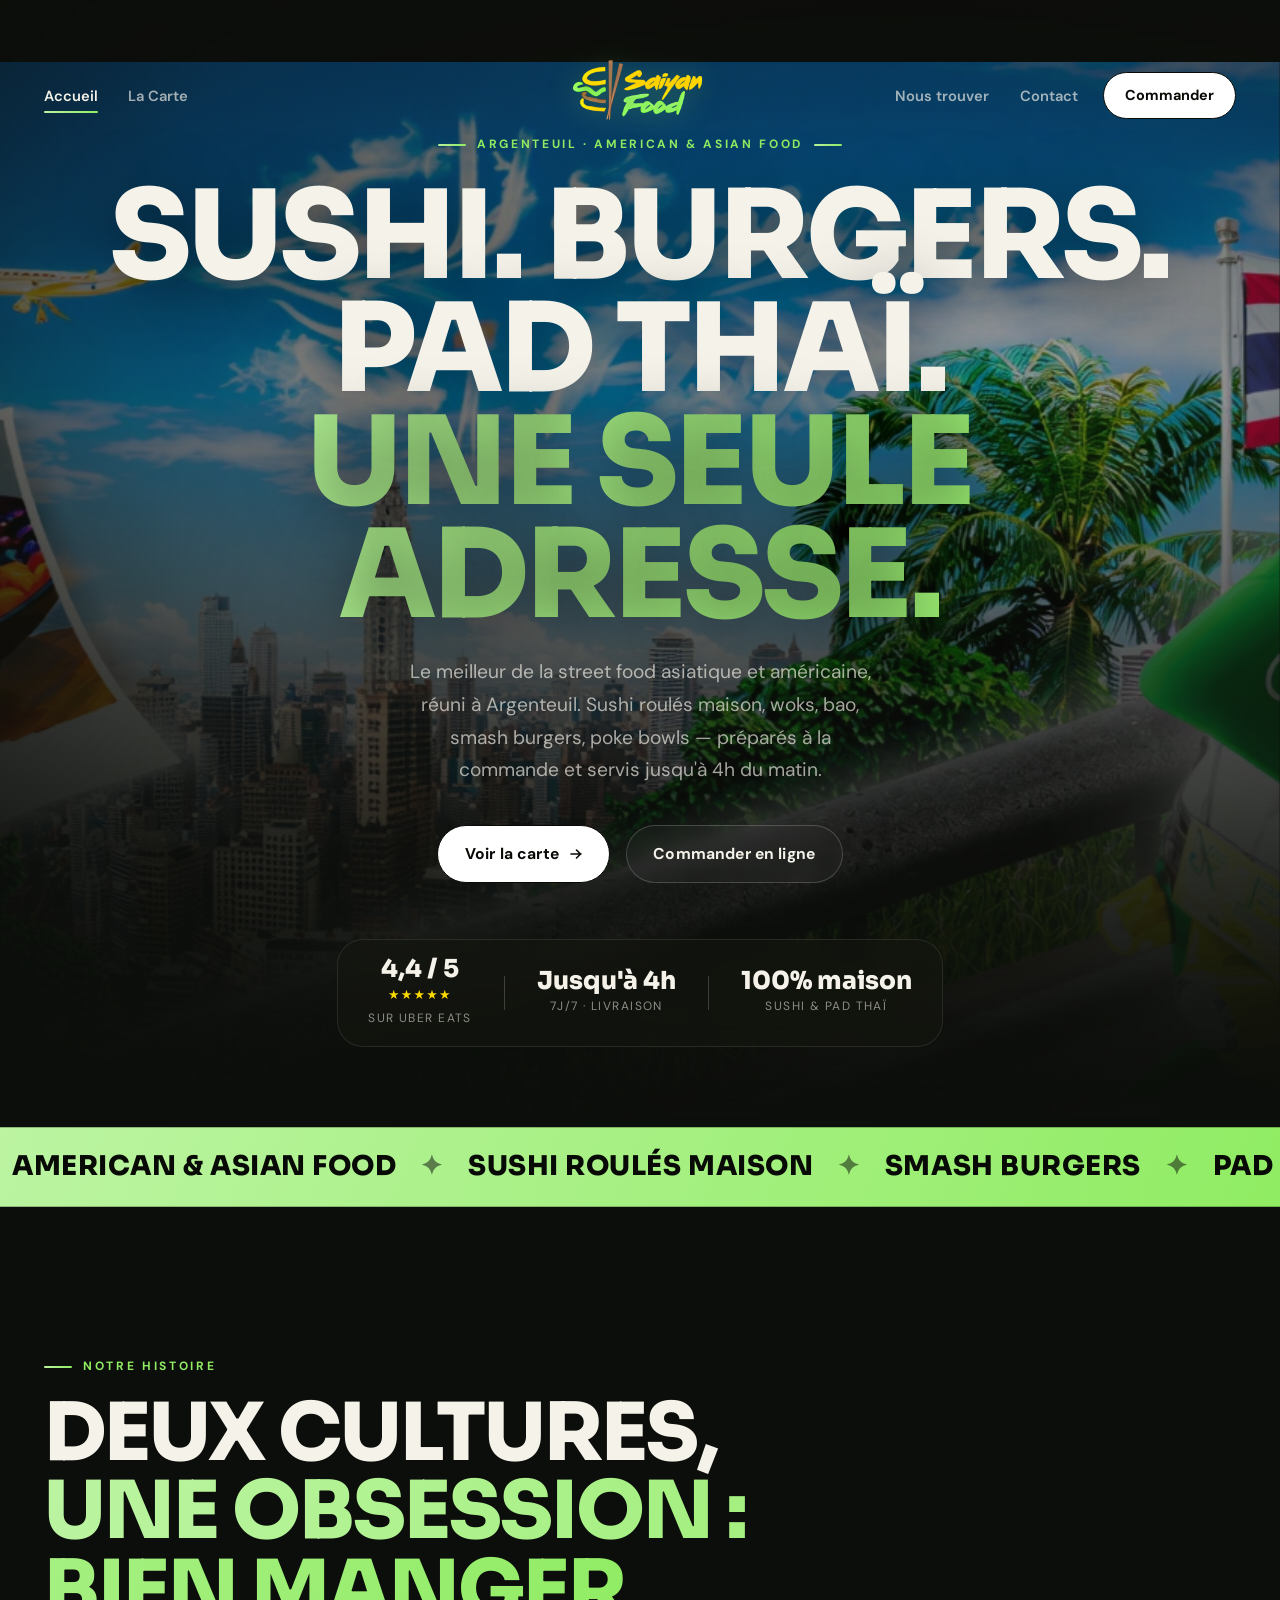
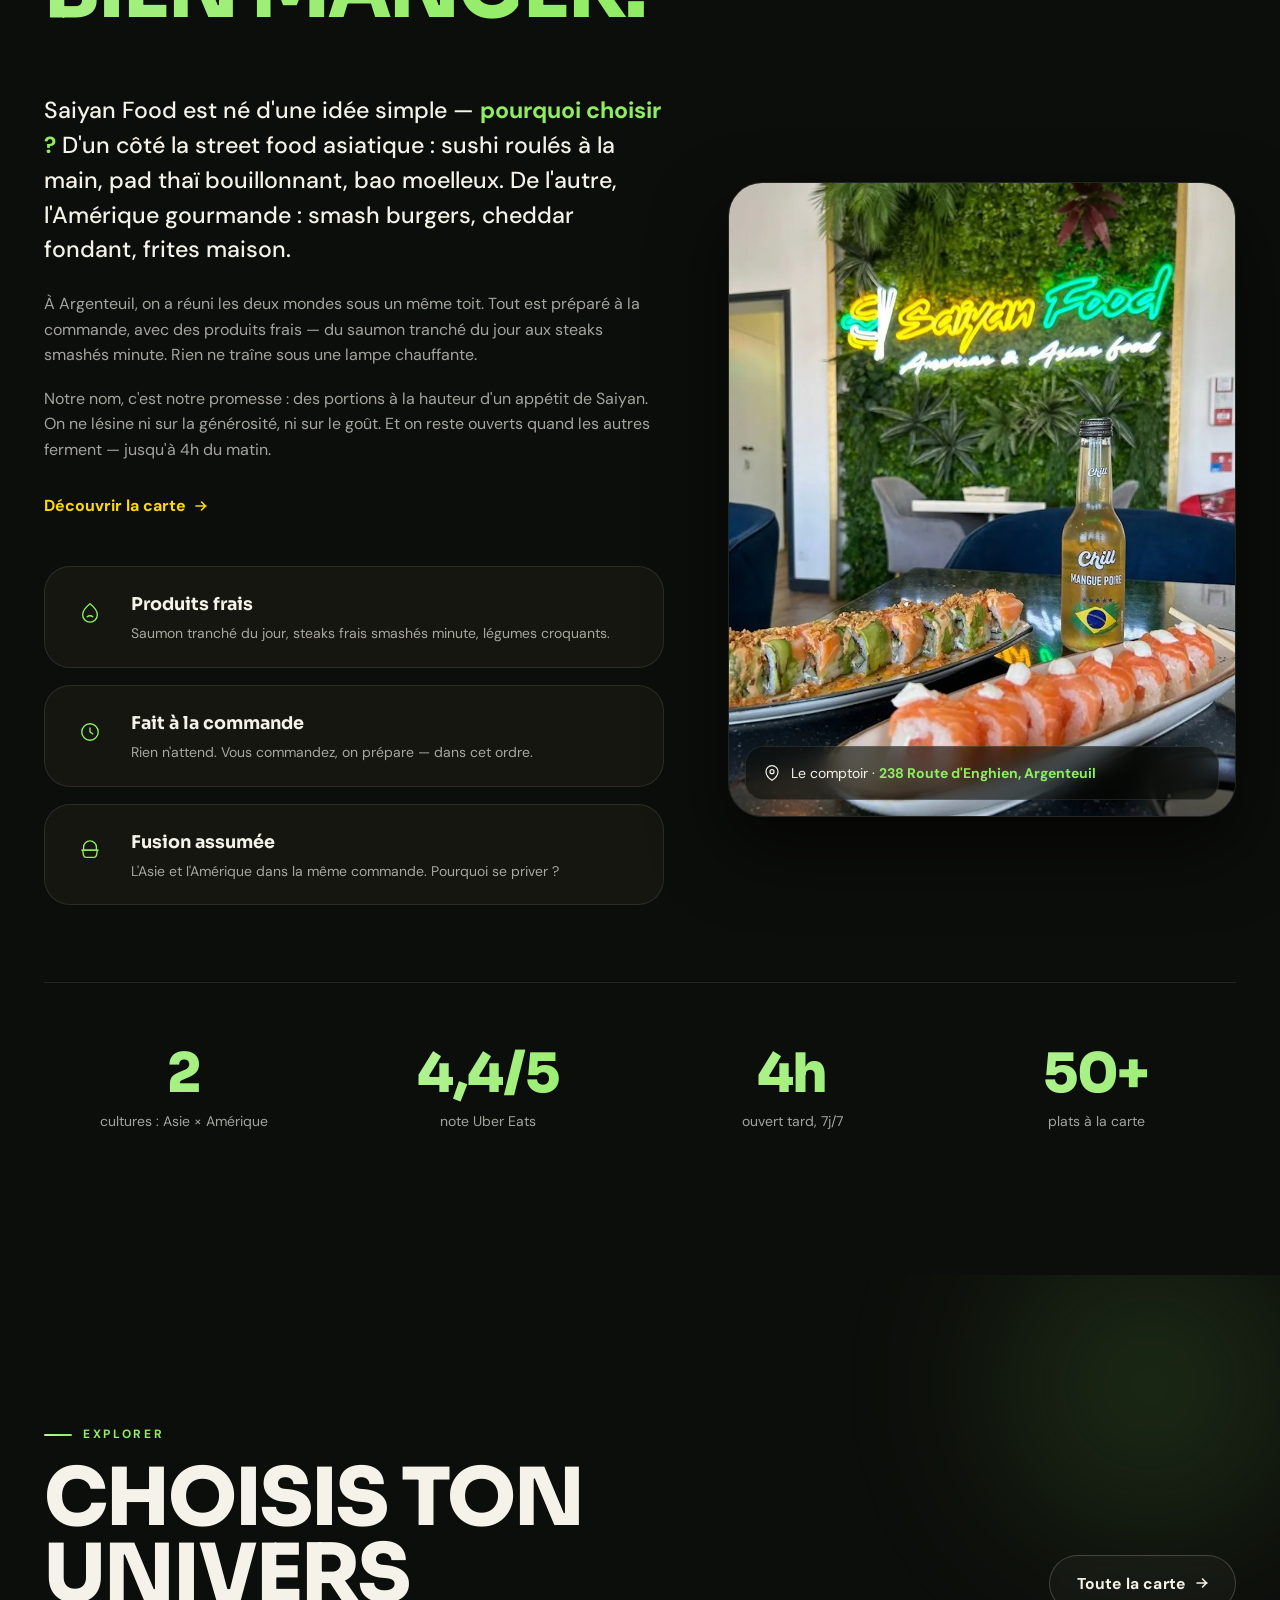
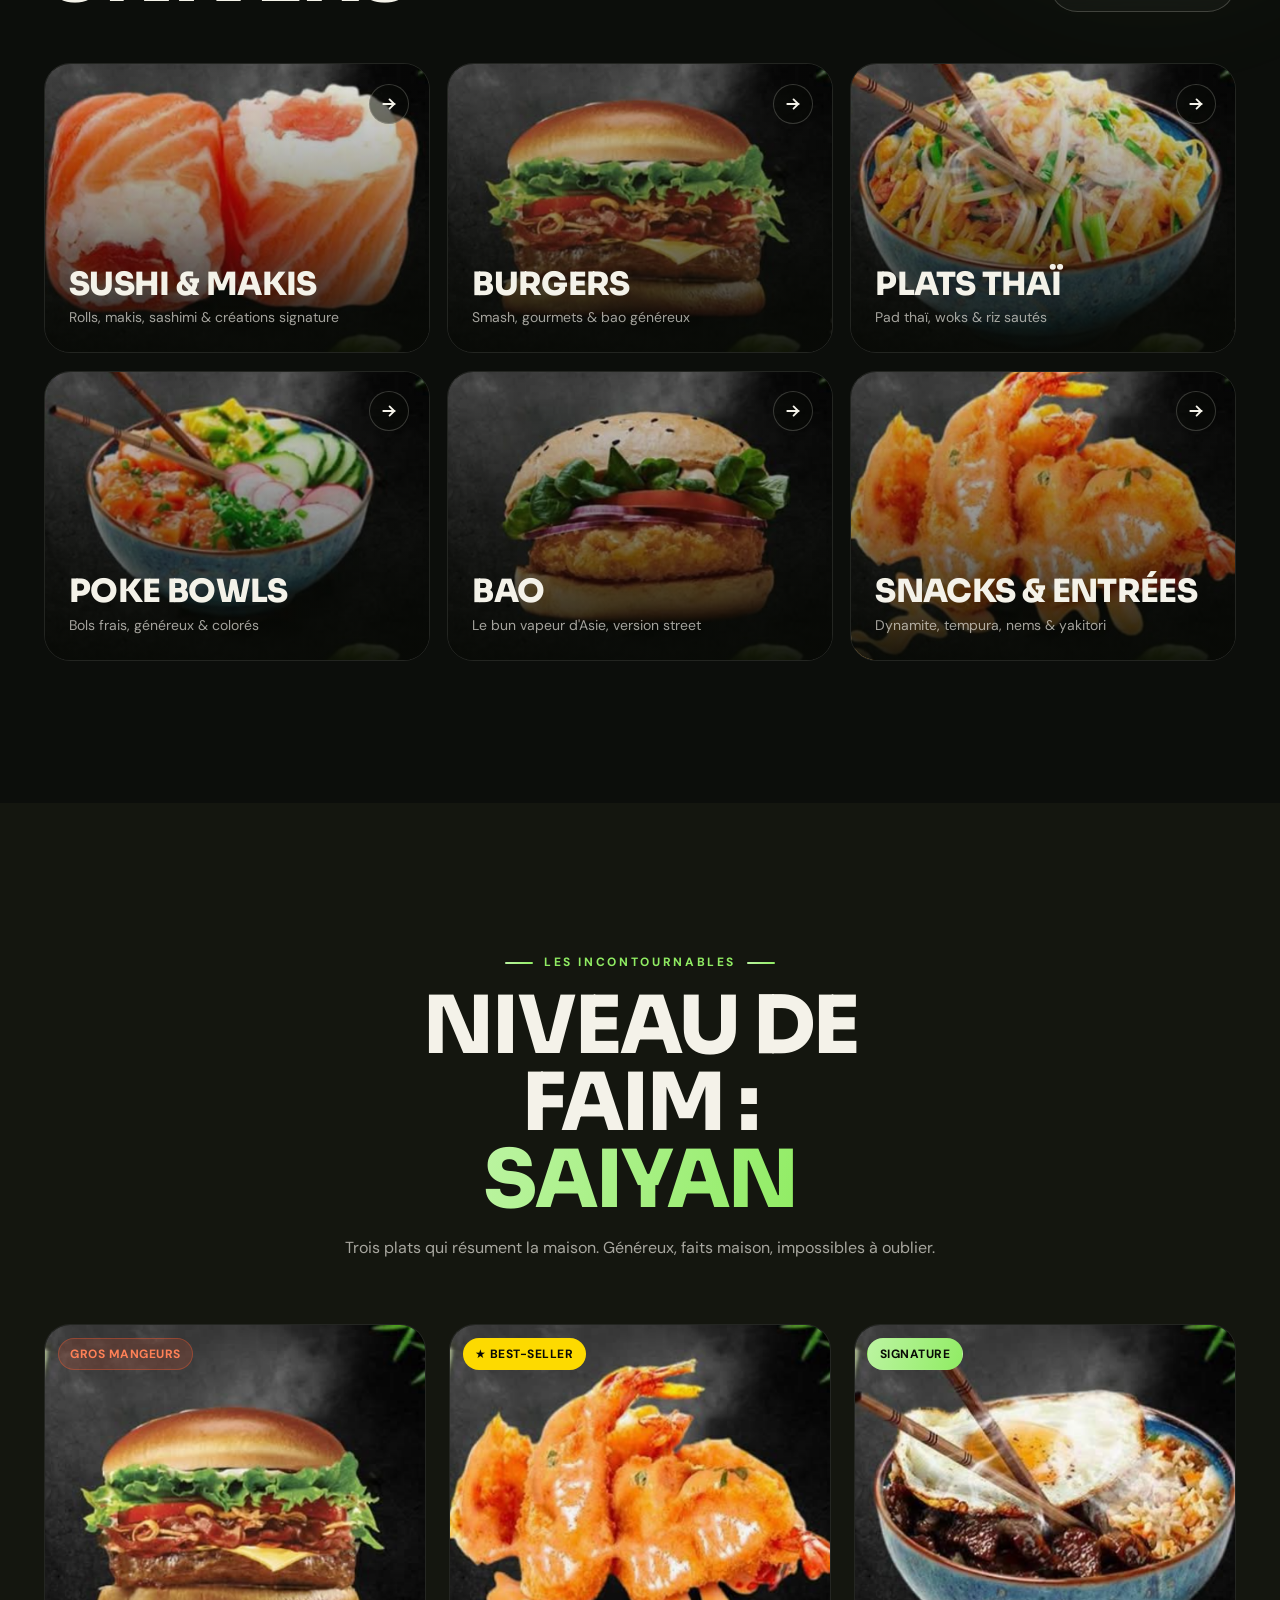
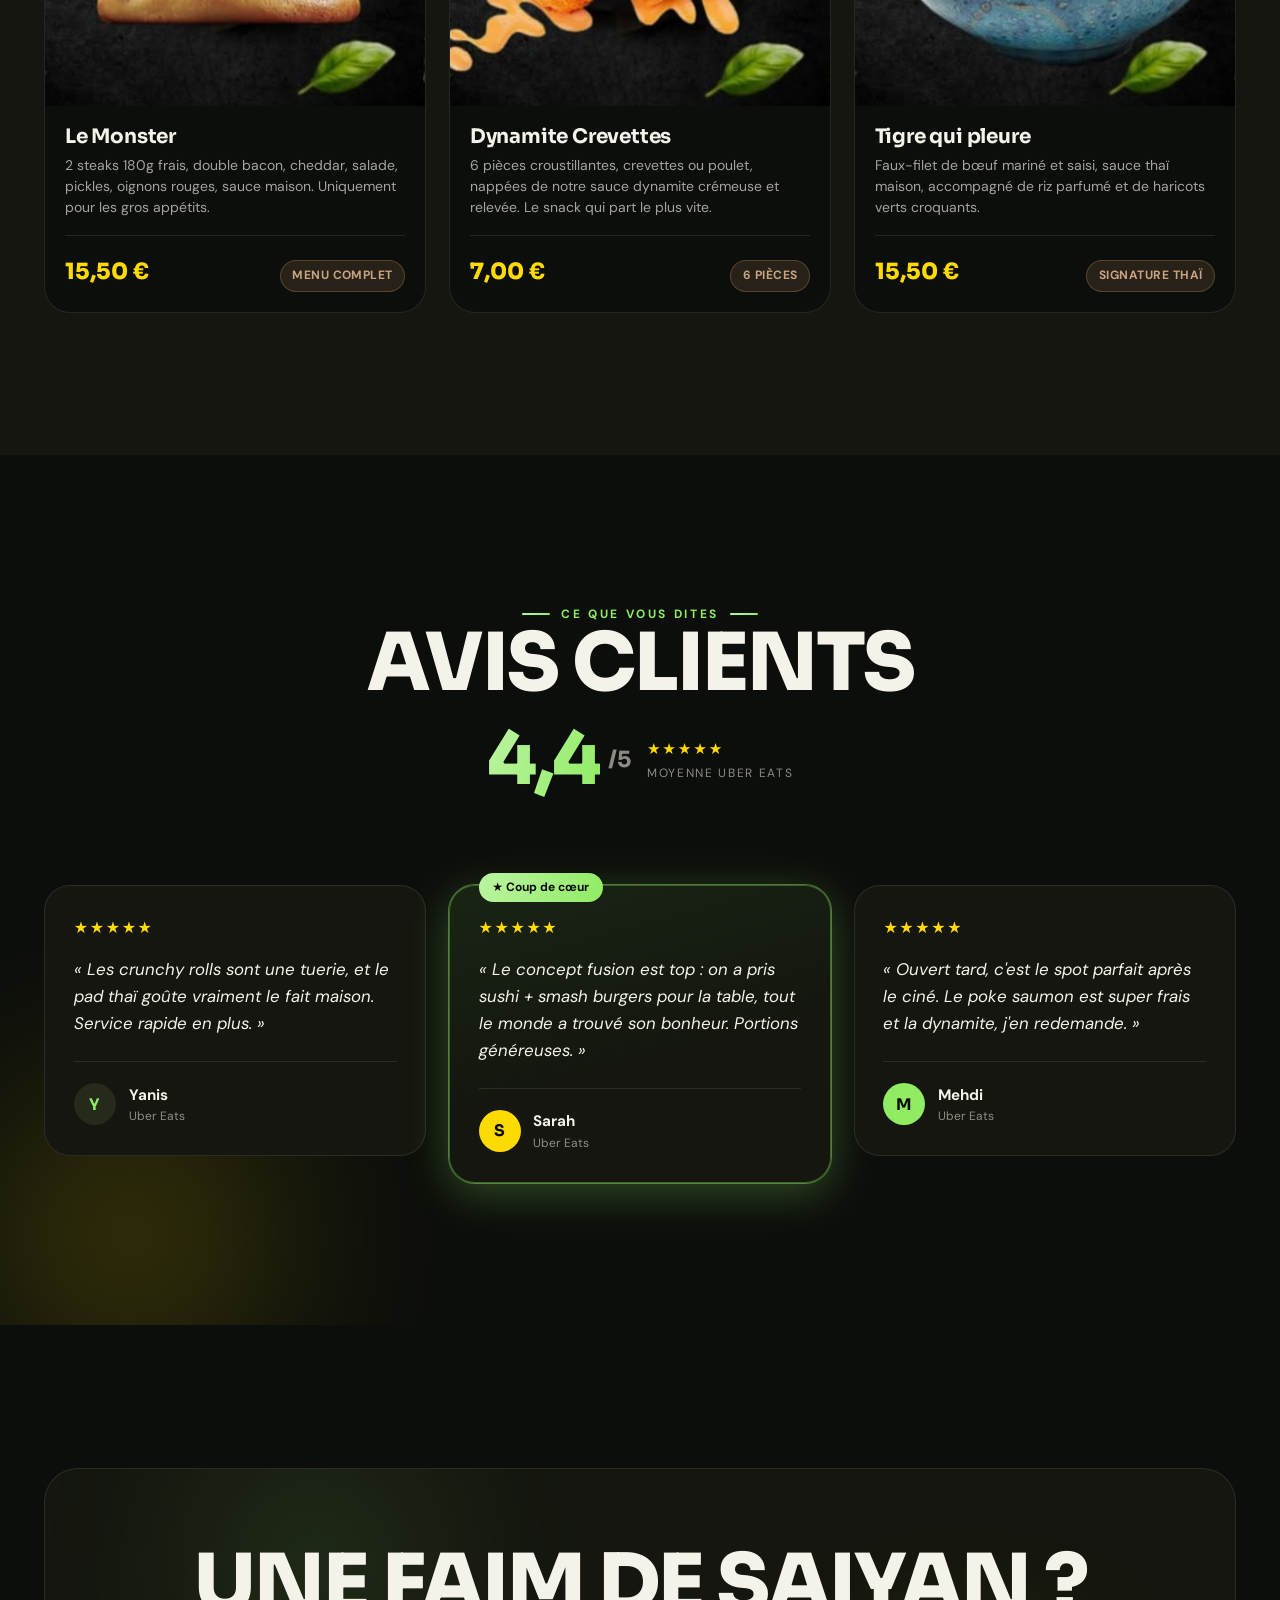
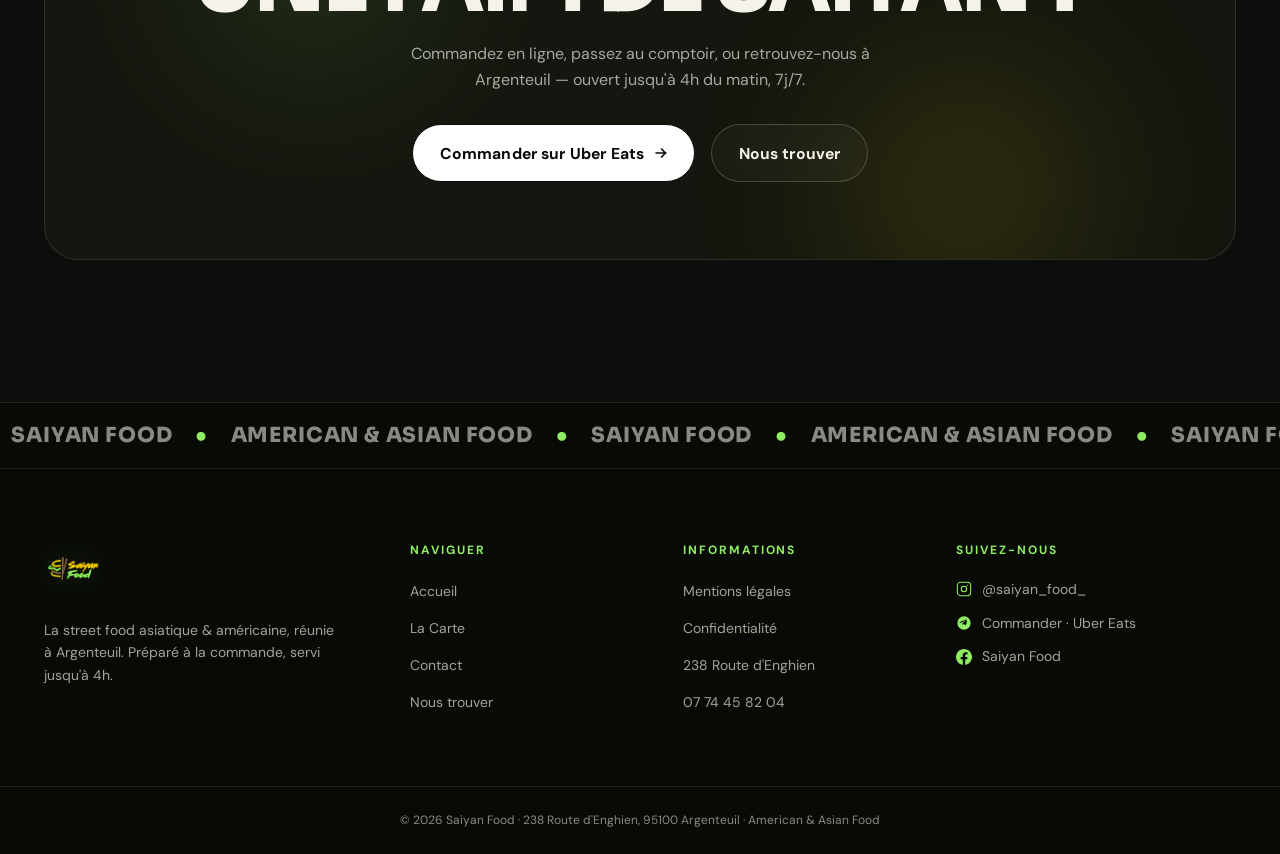
==== public/index.html @ 5061b5d6 "initial commit" ====
<!DOCTYPE html>
<html lang="fr">
  <head>
    <meta charset="UTF-8" />
    <meta name="viewport" content="width=device-width, initial-scale=1.0" />
    <meta name="description" content="Saiyan Food, Argenteuil — la street food asiatique & américaine réunie : sushi roulés maison, pad thaï, bao, smash burgers, poke bowls. Préparé à la commande, ouvert jusqu'à 4h." />
    <meta name="theme-color" content="#0C0E0B" />
    <title>Saiyan Food — American &amp; Asian Food · Argenteuil</title>

    <link rel="preconnect" href="https://fonts.googleapis.com" />
    <link rel="preconnect" href="https://fonts.gstatic.com" crossorigin />
    <link rel="preconnect" href="https://api.fontshare.com" />
    <link rel="preload" as="image" href="images/banniere-header.jpg" />
    <link href="https://fonts.googleapis.com/css2?family=Sora:wght@400;500;600;700;800&family=DM+Sans:ital,opsz,wght@0,9..40,300;0,9..40,400;0,9..40,500;0,9..40,700&display=swap" rel="stylesheet" />
    <link rel="stylesheet" href="css/style.css" />
  </head>
  <body>
    <a class="skip-lien" href="#contenu">Aller au contenu</a>

    <!-- ÉCRAN DE CHARGEMENT -->
    <div class="chargement" id="chargement" aria-hidden="true">
      <img src="images/logo.png" alt="" class="chargement__logo" />
      <div class="chargement__barre-conteneur">
        <div class="chargement__barre" id="chargement-barre"></div>
      </div>
    </div>

    <!-- NAVIGATION -->
    <nav class="navbar" aria-label="Navigation principale">
      <ul class="nav-liens nav-liens--gauche">
        <li><a href="index.html" class="actif">Accueil</a></li>
        <li><a href="menu.html">La Carte</a></li>
      </ul>
      <a href="index.html" class="logo" aria-label="Saiyan Food — accueil">
        <img src="images/logo.png" alt="Saiyan Food" class="logo__img" width="160" height="52" />
      </a>
      <div class="navbar__droite">
        <ul class="nav-liens nav-liens--droite">
          <li><a href="nous-trouver.html">Nous trouver</a></li>
          <li><a href="contact.html">Contact</a></li>
        </ul>
        <a href="https://www.ubereats.com/fr/store/saiyan-food-argenteuil/uF9flgVjThavnIv_6v8yHQ" target="_blank" rel="noopener" class="navbar__cta">Commander</a>
      </div>
      <button class="nav-burger" id="nav-burger" aria-label="Ouvrir le menu" aria-expanded="false" aria-controls="nav-tiroir">
        <span></span><span></span><span></span>
      </button>
    </nav>

    <!-- TIROIR MOBILE -->
    <div class="nav-tiroir" id="nav-tiroir" role="dialog" aria-modal="true" aria-label="Menu de navigation">
      <div class="nav-tiroir__fond" id="nav-tiroir-fond"></div>
      <aside class="nav-tiroir__panel">
        <div class="nav-tiroir__entete">
          <img src="images/logo.png" alt="Saiyan Food" class="nav-tiroir__logo" />
          <button class="nav-tiroir__fermer" id="nav-tiroir-fermer" aria-label="Fermer le menu">
            <svg width="18" height="18" viewBox="0 0 24 24" fill="none" stroke="currentColor" stroke-width="2" stroke-linecap="round"><path d="M18 6L6 18M6 6l12 12"/></svg>
          </button>
        </div>
        <ul class="nav-tiroir__liens">
          <li><a href="index.html" class="actif">Accueil</a></li>
          <li><a href="menu.html">La Carte</a></li>
          <li><a href="nous-trouver.html">Nous trouver</a></li>
          <li><a href="contact.html">Contact</a></li>
        </ul>
        <div class="nav-tiroir__bas">
          <a href="https://www.ubereats.com/fr/store/saiyan-food-argenteuil/uF9flgVjThavnIv_6v8yHQ" target="_blank" rel="noopener" class="nav-tiroir__cta">
            Commander en ligne
            <svg width="14" height="14" viewBox="0 0 14 14" fill="none"><path d="M2 7h10M7.5 3 11.5 7l-4 4" stroke="currentColor" stroke-width="1.5" stroke-linecap="round" stroke-linejoin="round"/></svg>
          </a>
        </div>
      </aside>
    </div>

    <main id="contenu">

      <!-- ==================== HERO ==================== -->
      <section class="hero">
        <div class="hero__bg" aria-hidden="true">
          <img src="images/banniere-header.jpg" alt="" class="hero__bg-img" />
          <div class="hero__overlay"></div>
        </div>

        <div class="conteneur hero__conteneur">
          <p class="eyebrow eyebrow--centre hero__eyebrow">Argenteuil · American &amp; Asian Food</p>

          <h1 class="hero__titre">
            Sushi. Burgers.<br />
            Pad Thaï.<br />
            <span class="ligne-aura aura-texte">Une seule adresse.</span>
          </h1>

          <p class="hero__sous-titre">
            Le meilleur de la street food asiatique et américaine, réuni à Argenteuil.
            Sushi roulés maison, woks, bao, smash burgers, poke bowls — préparés à la
            commande et servis jusqu'à 4h du matin.
          </p>

          <div class="hero__actions">
            <a href="menu.html" class="bouton bouton--primaire">
              Voir la carte
              <span class="bouton__fleche"><svg width="14" height="14" viewBox="0 0 14 14" fill="none"><path d="M2 7h10M7.5 3 11.5 7l-4 4" stroke="currentColor" stroke-width="1.6" stroke-linecap="round" stroke-linejoin="round"/></svg></span>
            </a>
            <a href="https://www.ubereats.com/fr/store/saiyan-food-argenteuil/uF9flgVjThavnIv_6v8yHQ" target="_blank" rel="noopener" class="bouton bouton--fantome">Commander en ligne</a>
          </div>

          <div class="hero__stats">
            <div class="hero__stat">
              <span class="hero__stat-val">4,4 / 5</span>
              <span class="hero__stat-etoiles" aria-hidden="true">★★★★★</span>
              <span class="hero__stat-label">sur Uber Eats</span>
            </div>
            <div class="hero__separateur" aria-hidden="true"></div>
            <div class="hero__stat">
              <span class="hero__stat-val">Jusqu'à 4h</span>
              <span class="hero__stat-label">7j/7 · livraison</span>
            </div>
            <div class="hero__separateur" aria-hidden="true"></div>
            <div class="hero__stat">
              <span class="hero__stat-val">100% maison</span>
              <span class="hero__stat-label">sushi &amp; pad thaï</span>
            </div>
          </div>
        </div>

      </section>

      <!-- ==================== BANDEAU ==================== -->
      <div class="bandeau" aria-hidden="true">
        <div class="bandeau__piste">
          <span class="bandeau__item">American &amp; Asian Food <span class="bandeau__sep">✦</span></span>
          <span class="bandeau__item">Sushi roulés maison <span class="bandeau__sep">✦</span></span>
          <span class="bandeau__item">Smash Burgers <span class="bandeau__sep">✦</span></span>
          <span class="bandeau__item">Pad Thaï <span class="bandeau__sep">✦</span></span>
          <span class="bandeau__item">Poke Bowls <span class="bandeau__sep">✦</span></span>
          <span class="bandeau__item">Bao <span class="bandeau__sep">✦</span></span>
          <span class="bandeau__item">Dynamite <span class="bandeau__sep">✦</span></span>
        </div>
      </div>

      <!-- ==================== NOTRE HISTOIRE ==================== -->
      <section class="section histoire" id="histoire">
        <div class="conteneur">

          <div class="histoire__entete reveal">
            <span class="eyebrow">Notre histoire</span>
            <h2 class="histoire__titre">
              Deux cultures,<br />
              <span class="aura-texte">une obsession : bien manger.</span>
            </h2>
          </div>

          <div class="histoire__grille">
            <div class="histoire__texte-bloc reveal">
              <p class="histoire__lead">
                Saiyan Food est né d'une idée simple — <span class="acc">pourquoi choisir ?</span>
                D'un côté la street food asiatique : sushi roulés à la main, pad thaï
                bouillonnant, bao moelleux. De l'autre, l'Amérique gourmande : smash
                burgers, cheddar fondant, frites maison.
              </p>
              <p class="histoire__corps">
                À Argenteuil, on a réuni les deux mondes sous un même toit. Tout est
                préparé à la commande, avec des produits frais — du saumon tranché du
                jour aux steaks smashés minute. Rien ne traîne sous une lampe chauffante.
              </p>
              <p class="histoire__corps">
                Notre nom, c'est notre promesse : des portions à la hauteur d'un appétit
                de Saiyan. On ne lésine ni sur la générosité, ni sur le goût. Et on reste
                ouverts quand les autres ferment — jusqu'à 4h du matin.
              </p>
              <a href="menu.html" class="histoire__lien">
                Découvrir la carte
                <svg width="14" height="14" viewBox="0 0 14 14" fill="none"><path d="M2 7h10M7.5 3 11.5 7l-4 4" stroke="currentColor" stroke-width="1.6" stroke-linecap="round" stroke-linejoin="round"/></svg>
              </a>

              <div class="histoire__valeurs">
                <div class="histoire__valeur">
                  <div class="histoire__valeur-icone">
                    <svg width="22" height="22" viewBox="0 0 24 24" fill="none" stroke="currentColor" stroke-width="1.5" stroke-linecap="round" stroke-linejoin="round"><path d="M12 2C7 6 4 9 4 14a8 8 0 0 0 16 0c0-5-3-8-8-12Z"/><path d="M9 16c1-1 2-1 3-1s2 0 3 1"/></svg>
                  </div>
                  <div>
                    <h3 class="histoire__valeur-titre">Produits frais</h3>
                    <p class="histoire__valeur-desc">Saumon tranché du jour, steaks frais smashés minute, légumes croquants.</p>
                  </div>
                </div>
                <div class="histoire__valeur">
                  <div class="histoire__valeur-icone">
                    <svg width="22" height="22" viewBox="0 0 24 24" fill="none" stroke="currentColor" stroke-width="1.5" stroke-linecap="round" stroke-linejoin="round"><circle cx="12" cy="12" r="9"/><path d="M12 7.5V12l3 2"/></svg>
                  </div>
                  <div>
                    <h3 class="histoire__valeur-titre">Fait à la commande</h3>
                    <p class="histoire__valeur-desc">Rien n'attend. Vous commandez, on prépare — dans cet ordre.</p>
                  </div>
                </div>
                <div class="histoire__valeur">
                  <div class="histoire__valeur-icone">
                    <svg width="22" height="22" viewBox="0 0 24 24" fill="none" stroke="currentColor" stroke-width="1.5" stroke-linecap="round" stroke-linejoin="round"><path d="M3 11h18"/><path d="M5 11V8a7 7 0 0 1 14 0v3"/><path d="M4 11h16l-1 6a3 3 0 0 1-3 2H8a3 3 0 0 1-3-2Z"/></svg>
                  </div>
                  <div>
                    <h3 class="histoire__valeur-titre">Fusion assumée</h3>
                    <p class="histoire__valeur-desc">L'Asie et l'Amérique dans la même commande. Pourquoi se priver ?</p>
                  </div>
                </div>
              </div>
            </div>

            <div class="histoire__visuel reveal">
              <img src="images/ambiance-1.webp" alt="La salle de Saiyan Food : mur végétal, enseigne néon et plateaux de sushi roulés" loading="lazy" />
              <div class="histoire__visuel-tag">
                <svg width="16" height="16" viewBox="0 0 24 24" fill="none" stroke="currentColor" stroke-width="1.8" stroke-linecap="round" stroke-linejoin="round"><path d="M21 10c0 7-9 13-9 13s-9-6-9-13a9 9 0 0 1 18 0z"/><circle cx="12" cy="10" r="3"/></svg>
                <span>Le comptoir · <strong>238 Route d'Enghien, Argenteuil</strong></span>
              </div>
            </div>
          </div>

          <div class="histoire__chiffres reveal">
            <div class="histoire__chiffre">
              <span class="histoire__chiffre-val aura-texte">2</span>
              <span class="histoire__chiffre-label">cultures : Asie × Amérique</span>
            </div>
            <div class="histoire__chiffre">
              <span class="histoire__chiffre-val aura-texte">4,4/5</span>
              <span class="histoire__chiffre-label">note Uber Eats</span>
            </div>
            <div class="histoire__chiffre">
              <span class="histoire__chiffre-val aura-texte">4h</span>
              <span class="histoire__chiffre-label">ouvert tard, 7j/7</span>
            </div>
            <div class="histoire__chiffre">
              <span class="histoire__chiffre-val aura-texte">50+</span>
              <span class="histoire__chiffre-label">plats à la carte</span>
            </div>
          </div>

        </div>
      </section>

      <!-- ==================== UNIVERS ==================== -->
      <section class="section univers" id="univers">
        <div class="orbe orbe--vert" style="width:380px;height:380px;top:-80px;right:-60px;"></div>
        <div class="conteneur">

          <div class="univers__entete reveal">
            <div>
              <span class="eyebrow">Explorer</span>
              <h2 class="univers__titre">Choisis ton<br />univers</h2>
            </div>
            <a href="menu.html" class="bouton bouton--fantome">
              Toute la carte
              <span class="bouton__fleche"><svg width="14" height="14" viewBox="0 0 14 14" fill="none"><path d="M2 7h10M7.5 3 11.5 7l-4 4" stroke="currentColor" stroke-width="1.6" stroke-linecap="round" stroke-linejoin="round"/></svg></span>
            </a>
          </div>

          <div class="univers__grille">
            <a class="cat-carte reveal" style="--i:0" href="menu.html#sushi">
              <img src="images/roll-saumon.png" alt="Sushi et makis Saiyan Food" loading="lazy" />
              <span class="cat-carte__fleche"><svg width="16" height="16" viewBox="0 0 14 14" fill="none"><path d="M2 7h10M7.5 3 11.5 7l-4 4" stroke="currentColor" stroke-width="1.6" stroke-linecap="round" stroke-linejoin="round"/></svg></span>
              <div class="cat-carte__contenu">
                <h3 class="cat-carte__nom">Sushi &amp; Makis</h3>
                <p class="cat-carte__desc">Rolls, makis, sashimi &amp; créations signature</p>
              </div>
            </a>
            <a class="cat-carte reveal" style="--i:1" href="menu.html#burgers">
              <img src="images/gourmet-monster.png" alt="Burgers gourmets Saiyan Food" loading="lazy" />
              <span class="cat-carte__fleche"><svg width="16" height="16" viewBox="0 0 14 14" fill="none"><path d="M2 7h10M7.5 3 11.5 7l-4 4" stroke="currentColor" stroke-width="1.6" stroke-linecap="round" stroke-linejoin="round"/></svg></span>
              <div class="cat-carte__contenu">
                <h3 class="cat-carte__nom">Burgers</h3>
                <p class="cat-carte__desc">Smash, gourmets &amp; bao généreux</p>
              </div>
            </a>
            <a class="cat-carte reveal" style="--i:2" href="menu.html#thai">
              <img src="images/wok-pad-thai.png" alt="Pad thaï et woks Saiyan Food" loading="lazy" />
              <span class="cat-carte__fleche"><svg width="16" height="16" viewBox="0 0 14 14" fill="none"><path d="M2 7h10M7.5 3 11.5 7l-4 4" stroke="currentColor" stroke-width="1.6" stroke-linecap="round" stroke-linejoin="round"/></svg></span>
              <div class="cat-carte__contenu">
                <h3 class="cat-carte__nom">Plats Thaï</h3>
                <p class="cat-carte__desc">Pad thaï, woks &amp; riz sautés</p>
              </div>
            </a>
            <a class="cat-carte reveal" style="--i:3" href="menu.html#poke">
              <img src="images/poke-saumon.png" alt="Poke bowls Saiyan Food" loading="lazy" />
              <span class="cat-carte__fleche"><svg width="16" height="16" viewBox="0 0 14 14" fill="none"><path d="M2 7h10M7.5 3 11.5 7l-4 4" stroke="currentColor" stroke-width="1.6" stroke-linecap="round" stroke-linejoin="round"/></svg></span>
              <div class="cat-carte__contenu">
                <h3 class="cat-carte__nom">Poke Bowls</h3>
                <p class="cat-carte__desc">Bols frais, généreux &amp; colorés</p>
              </div>
            </a>
            <a class="cat-carte reveal" style="--i:4" href="menu.html#bao">
              <img src="images/bao-chicken.png" alt="Bao burgers Saiyan Food" loading="lazy" />
              <span class="cat-carte__fleche"><svg width="16" height="16" viewBox="0 0 14 14" fill="none"><path d="M2 7h10M7.5 3 11.5 7l-4 4" stroke="currentColor" stroke-width="1.6" stroke-linecap="round" stroke-linejoin="round"/></svg></span>
              <div class="cat-carte__contenu">
                <h3 class="cat-carte__nom">Bao</h3>
                <p class="cat-carte__desc">Le bun vapeur d'Asie, version street</p>
              </div>
            </a>
            <a class="cat-carte reveal" style="--i:5" href="menu.html#snacks">
              <img src="images/dynamite-crevettes.png" alt="Snacks et entrées Saiyan Food" loading="lazy" />
              <span class="cat-carte__fleche"><svg width="16" height="16" viewBox="0 0 14 14" fill="none"><path d="M2 7h10M7.5 3 11.5 7l-4 4" stroke="currentColor" stroke-width="1.6" stroke-linecap="round" stroke-linejoin="round"/></svg></span>
              <div class="cat-carte__contenu">
                <h3 class="cat-carte__nom">Snacks &amp; Entrées</h3>
                <p class="cat-carte__desc">Dynamite, tempura, nems &amp; yakitori</p>
              </div>
            </a>
          </div>

        </div>
      </section>

      <!-- ==================== SIGNATURES ==================== -->
      <section class="section signatures" id="signatures">
        <div class="conteneur">

          <div class="signatures__entete reveal">
            <span class="eyebrow eyebrow--centre">Les incontournables</span>
            <h2 class="signatures__titre">Niveau de faim :<br /><span class="aura-texte">Saiyan</span></h2>
            <p class="signatures__sous">Trois plats qui résument la maison. Généreux, faits maison, impossibles à oublier.</p>
          </div>

          <div class="signatures__grille">
            <article class="plat reveal" style="--i:0">
              <div class="plat__photo">
                <span class="plat__puces"><span class="puce puce--epice">Gros mangeurs</span></span>
                <img src="images/gourmet-monster.png" alt="Burger Monster : deux steaks 180g, double bacon et cheddar" loading="lazy" />
              </div>
              <div class="plat__corps">
                <h3 class="plat__nom">Le Monster</h3>
                <p class="plat__desc">2 steaks 180g frais, double bacon, cheddar, salade, pickles, oignons rouges, sauce maison. Uniquement pour les gros appétits.</p>
                <div class="plat__bas">
                  <span class="plat__prix">15,50 €</span>
                  <span class="puce puce--bois">Menu complet</span>
                </div>
              </div>
            </article>

            <article class="plat reveal" style="--i:1">
              <div class="plat__photo">
                <span class="plat__puces"><span class="puce puce--or">★ Best-seller</span></span>
                <img src="images/dynamite-crevettes.png" alt="Dynamite : bouchées croustillantes de crevettes, sauce dynamite" loading="lazy" />
              </div>
              <div class="plat__corps">
                <h3 class="plat__nom">Dynamite Crevettes</h3>
                <p class="plat__desc">6 pièces croustillantes, crevettes ou poulet, nappées de notre sauce dynamite crémeuse et relevée. Le snack qui part le plus vite.</p>
                <div class="plat__bas">
                  <span class="plat__prix">7,00 €</span>
                  <span class="puce puce--bois">6 pièces</span>
                </div>
              </div>
            </article>

            <article class="plat reveal" style="--i:2">
              <div class="plat__photo">
                <span class="plat__puces"><span class="puce puce--signature">Signature</span></span>
                <img src="images/signature-loc-lac.png" alt="Tigre qui pleure : faux-filet de bœuf mariné, sauce thaï" loading="lazy" />
              </div>
              <div class="plat__corps">
                <h3 class="plat__nom">Tigre qui pleure</h3>
                <p class="plat__desc">Faux-filet de bœuf mariné et saisi, sauce thaï maison, accompagné de riz parfumé et de haricots verts croquants.</p>
                <div class="plat__bas">
                  <span class="plat__prix">15,50 €</span>
                  <span class="puce puce--bois">Signature Thaï</span>
                </div>
              </div>
            </article>
          </div>

        </div>
      </section>

      <!-- ==================== AVIS ==================== -->
      <section class="section avis" id="avis">
        <div class="orbe orbe--or" style="width:420px;height:420px;bottom:-120px;left:-80px;"></div>
        <div class="conteneur">

          <div class="avis__entete reveal">
            <span class="eyebrow eyebrow--centre">Ce que vous dites</span>
            <h2 class="avis__titre">Avis clients</h2>
            <div class="avis__note">
              <span class="avis__note-chiffre aura-texte">4,4</span>
              <span class="avis__note-sur">/5</span>
              <span class="avis__note-meta">
                <span class="avis__note-etoiles" aria-hidden="true">★★★★★</span>
                <span class="avis__note-source">moyenne Uber Eats</span>
              </span>
            </div>
          </div>

          <div class="avis__grille">
            <article class="avis__carte reveal" style="--i:0">
              <div class="avis__etoiles" aria-label="5 sur 5">★★★★★</div>
              <blockquote class="avis__texte">« Les crunchy rolls sont une tuerie, et le pad thaï goûte vraiment le fait maison. Service rapide en plus. »</blockquote>
              <footer class="avis__auteur">
                <span class="avis__avatar" aria-hidden="true">Y</span>
                <span><span class="avis__nom">Yanis</span><span class="avis__plateforme">Uber Eats</span></span>
              </footer>
            </article>

            <article class="avis__carte avis__carte--vedette reveal" style="--i:1">
              <span class="avis__badge">★ Coup de cœur</span>
              <div class="avis__etoiles" aria-label="5 sur 5">★★★★★</div>
              <blockquote class="avis__texte">« Le concept fusion est top : on a pris sushi + smash burgers pour la table, tout le monde a trouvé son bonheur. Portions généreuses. »</blockquote>
              <footer class="avis__auteur">
                <span class="avis__avatar avis__avatar--or" aria-hidden="true">S</span>
                <span><span class="avis__nom">Sarah</span><span class="avis__plateforme">Uber Eats</span></span>
              </footer>
            </article>

            <article class="avis__carte reveal" style="--i:2">
              <div class="avis__etoiles" aria-label="5 sur 5">★★★★★</div>
              <blockquote class="avis__texte">« Ouvert tard, c'est le spot parfait après le ciné. Le poke saumon est super frais et la dynamite, j'en redemande. »</blockquote>
              <footer class="avis__auteur">
                <span class="avis__avatar avis__avatar--vert" aria-hidden="true">M</span>
                <span><span class="avis__nom">Mehdi</span><span class="avis__plateforme">Uber Eats</span></span>
              </footer>
            </article>
          </div>

        </div>
      </section>

      <!-- ==================== CTA ==================== -->
      <section class="section cta-bande">
        <div class="conteneur">
          <div class="cta-bande__boite reveal">
            <div class="orbe orbe--vert" style="width:300px;height:300px;top:-60px;left:10%;"></div>
            <div class="orbe orbe--or" style="width:300px;height:300px;bottom:-80px;right:10%;"></div>
            <h2 class="cta-bande__titre">Une faim de Saiyan ?</h2>
            <p class="cta-bande__sous">Commandez en ligne, passez au comptoir, ou retrouvez-nous à Argenteuil — ouvert jusqu'à 4h du matin, 7j/7.</p>
            <div class="cta-bande__actions">
              <a href="https://www.ubereats.com/fr/store/saiyan-food-argenteuil/uF9flgVjThavnIv_6v8yHQ" target="_blank" rel="noopener" class="bouton bouton--primaire">
                Commander sur Uber Eats
                <span class="bouton__fleche"><svg width="14" height="14" viewBox="0 0 14 14" fill="none"><path d="M2 7h10M7.5 3 11.5 7l-4 4" stroke="currentColor" stroke-width="1.6" stroke-linecap="round" stroke-linejoin="round"/></svg></span>
              </a>
              <a href="nous-trouver.html" class="bouton bouton--fantome">Nous trouver</a>
            </div>
          </div>
        </div>
      </section>

    </main>

    <!-- ==================== FOOTER ==================== -->
    <footer class="footer">
      <div class="footer__ticker" aria-hidden="true">
        <div class="footer__ticker-piste">
          <span class="footer__ticker-item">SAIYAN FOOD <span class="footer__ticker-sep">●</span></span>
          <span class="footer__ticker-item">AMERICAN &amp; ASIAN FOOD <span class="footer__ticker-sep">●</span></span>
          <span class="footer__ticker-item">SAIYAN FOOD <span class="footer__ticker-sep">●</span></span>
          <span class="footer__ticker-item">AMERICAN &amp; ASIAN FOOD <span class="footer__ticker-sep">●</span></span>
          <span class="footer__ticker-item">SAIYAN FOOD <span class="footer__ticker-sep">●</span></span>
          <span class="footer__ticker-item">AMERICAN &amp; ASIAN FOOD <span class="footer__ticker-sep">●</span></span>
        </div>
      </div>

      <div class="footer__corps">
        <div class="conteneur footer__grille">
          <div class="footer__col footer__marque">
            <a href="index.html" aria-label="Saiyan Food — accueil"><img src="images/logo.png" alt="Saiyan Food" class="footer__logo-img" loading="lazy" /></a>
            <p class="footer__marque-txt">La street food asiatique &amp; américaine, réunie à Argenteuil. Préparé à la commande, servi jusqu'à 4h.</p>
          </div>
          <div class="footer__col">
            <h3 class="footer__col-titre">Naviguer</h3>
            <ul class="footer__liste">
              <li><a href="index.html">Accueil</a></li>
              <li><a href="menu.html">La Carte</a></li>
              <li><a href="contact.html">Contact</a></li>
              <li><a href="nous-trouver.html">Nous trouver</a></li>
            </ul>
          </div>
          <div class="footer__col">
            <h3 class="footer__col-titre">Informations</h3>
            <ul class="footer__liste">
              <li><a href="mentions-legales.html">Mentions légales</a></li>
              <li><a href="politique-confidentialite.html">Confidentialité</a></li>
              <li><a href="nous-trouver.html">238 Route d'Enghien</a></li>
              <li><a href="tel:+33774458204">07 74 45 82 04</a></li>
            </ul>
          </div>
          <div class="footer__col">
            <h3 class="footer__col-titre">Suivez-nous</h3>
            <ul class="footer__liste footer__liste--reseaux">
              <li>
                <svg class="footer__reseau-icone" width="16" height="16" viewBox="0 0 24 24" fill="none" stroke="currentColor" stroke-width="1.6" stroke-linecap="round" stroke-linejoin="round"><rect x="2" y="2" width="20" height="20" rx="5"/><circle cx="12" cy="12" r="4"/><circle cx="17.5" cy="6.5" r="1" fill="currentColor" stroke="none"/></svg>
                <a href="https://www.instagram.com/saiyan_food_/" target="_blank" rel="noopener">@saiyan_food_</a>
              </li>
              <li>
                <svg class="footer__reseau-icone" width="16" height="16" viewBox="0 0 24 24" fill="currentColor"><path d="M12 2a10 10 0 1 0 10 10A10 10 0 0 0 12 2Zm4.5 7.5-1.6 5.2a.8.8 0 0 1-1.2.4l-2.1-1.6-1.2 1.1c-.2.2-.4.3-.7.2l.3-2.4 4.3-3.9c.2-.2-.05-.3-.3-.1L7.3 12.1l-2.3-.7c-.5-.2-.5-.5.1-.7l9.8-3.8c.4-.15.8.1.6.6Z"/></svg>
                <a href="https://www.ubereats.com/fr/store/saiyan-food-argenteuil/uF9flgVjThavnIv_6v8yHQ" target="_blank" rel="noopener">Commander · Uber Eats</a>
              </li>
              <li>
                <svg class="footer__reseau-icone" width="16" height="16" viewBox="0 0 24 24" fill="currentColor"><path d="M24 12.07C24 5.4 18.6 0 12 0S0 5.4 0 12.07c0 6 4.39 10.97 10.13 11.86v-8.39H7.08v-3.47h3.05V9.43c0-3 1.79-4.67 4.53-4.67 1.31 0 2.69.24 2.69.24v2.95h-1.51c-1.49 0-1.96.93-1.96 1.87v2.25h3.33l-.53 3.47h-2.8v8.39C19.61 23.04 24 18.07 24 12.07Z"/></svg>
                <a href="https://www.facebook.com/people/Saiyan-food/61574127325680/" target="_blank" rel="noopener">Saiyan Food</a>
              </li>
            </ul>
          </div>
        </div>
      </div>

      <div class="footer__copyright">
        <p>© 2026 Saiyan Food · 238 Route d'Enghien, 95100 Argenteuil · American &amp; Asian Food</p>
      </div>
    </footer>

    <script src="js/main.js"></script>
  </body>
</html>
---- public/css/style.css ----
/* =================================================================
   SAIYAN FOOD — Feuille de style
   Direction artistique : « Night Market Néon »
   Or Super-Saiyan -> Vert énergie, sur charbon profond.
   Tokens d'abord, aucune valeur de marque codée en dur ailleurs.
   ================================================================= */

/* =================================================================
   1. TOKENS
   ================================================================= */
:root {
  /* — Couleurs de marque (moodboard imposé) — */
  --or:          #FDDA00;   /* jaune Saiyan */
  --or-doux:     #FFE864;
  --energie:     #90EC63;   /* vert énergie */
  --energie-doux:#BCF4A2;
  --bois:        #A47955;   /* marron */
  --bois-clair:  #C9A483;

  /* — Neutres sombres (night market) — */
  --nuit:        #0C0E0B;   /* fond de page */
  --charbon:     #14160F;   /* surfaces / cartes (= fond des photos) */
  --charbon-2:   #1B1E14;   /* surface élevée */
  --charbon-3:   #262A1B;   /* survol / bordure pleine */
  --encre:       #080A06;   /* le plus profond : loader, bas de footer */

  /* — Neutres clairs — */
  --texte:       #F4F2E9;
  --texte-doux:  rgba(244, 242, 233, 0.66);
  --texte-faible:rgba(244, 242, 233, 0.55);
  --ligne:       rgba(244, 242, 233, 0.10);
  --ligne-forte: rgba(244, 242, 233, 0.20);
  --creme:       #F6F2E7;   /* sections claires ponctuelles */

  /* — Fonctionnel — */
  --epice:       #FF5A2C;   /* badge épicé / piquant */

  /* — Dégradé aura (signature) — */
  --aura:        linear-gradient(112deg, var(--energie-doux) 0%, var(--energie) 100%);
  --aura-or:     linear-gradient(112deg, var(--or-doux) 0%, var(--or) 100%);
  --aura-douce:  linear-gradient(112deg, rgba(144,236,99,0.10), rgba(144,236,99,0.22));

  /* — Typographie — */
  --titre:  "Sora", "Trebuchet MS", sans-serif;
  --corps:  "DM Sans", system-ui, -apple-system, "Segoe UI", sans-serif;

  /* — Échelle typographique fluide — */
  --t-display: clamp(3.25rem, 1.6rem + 7.6vw, 7.75rem);
  --t-h1:      clamp(2.6rem, 1.5rem + 5vw, 5rem);
  --t-h2:      clamp(2rem, 1.25rem + 3.4vw, 3.6rem);
  --t-h3:      clamp(1.45rem, 1.1rem + 1.5vw, 2.1rem);
  --t-h4:      clamp(1.15rem, 1rem + 0.6vw, 1.4rem);
  --t-corps:   1.0625rem;
  --t-petit:   0.875rem;
  --t-mini:    0.75rem;

  /* — Espacement — */
  --largeur:    1280px;
  --gouttiere:  clamp(1.25rem, 0.6rem + 3vw, 2.75rem);
  --sp-section: clamp(4.5rem, 2.5rem + 8vw, 9rem);

  /* — Rayons — */
  --r-s:  12px;
  --r-m:  18px;
  --r-l:  26px;
  --r-xl: 34px;
  --r-pill: 999px;

  /* — Ombres & lueurs néon — */
  --ombre-s: 0 2px 10px rgba(0, 0, 0, 0.40);
  --ombre-m: 0 14px 34px rgba(0, 0, 0, 0.46);
  --ombre-l: 0 32px 72px rgba(0, 0, 0, 0.58);
  --lueur-or:   0 0 0 1px rgba(253, 218, 0, 0.45), 0 10px 44px rgba(253, 218, 0, 0.26);
  --lueur-vert: 0 0 0 1px rgba(144, 236, 99, 0.45), 0 10px 44px rgba(144, 236, 99, 0.28);

  /* — Transitions — */
  --ease: cubic-bezier(0.22, 1, 0.36, 1);
  --tr:   0.34s var(--ease);
}

/* =================================================================
   2. RESET & BASE
   ================================================================= */
*, *::before, *::after {
  box-sizing: border-box;
  margin: 0;
  padding: 0;
}

html {
  font-size: 16px;
  scroll-behavior: smooth;
  -webkit-text-size-adjust: 100%;
}

body {
  font-family: var(--corps);
  background: var(--nuit);
  color: var(--texte);
  line-height: 1.6;
  font-weight: 400;
  overflow-x: hidden;
  -webkit-font-smoothing: antialiased;
  text-rendering: optimizeLegibility;
}

img, svg, video { display: block; max-width: 100%; }
img { height: auto; }
a { color: inherit; text-decoration: none; }
ul { list-style: none; }
button { font: inherit; color: inherit; cursor: pointer; border: none; background: none; }
input, textarea, select { font: inherit; color: inherit; }

::selection { background: var(--or); color: var(--encre); }

/* Accessibilité : focus visible cohérent */
:focus-visible {
  outline: 2px solid var(--or);
  outline-offset: 3px;
  border-radius: 4px;
}

/* Lien d'évitement */
.skip-lien {
  position: fixed;
  top: -100px;
  left: 1rem;
  z-index: 10000;
  padding: 0.75rem 1.25rem;
  background: var(--or);
  color: var(--encre);
  font-weight: 700;
  border-radius: var(--r-pill);
  transition: top var(--tr);
}
.skip-lien:focus { top: 1rem; }

/* =================================================================
   3. UTILITAIRES
   ================================================================= */
.conteneur {
  width: 100%;
  max-width: var(--largeur);
  margin-inline: auto;
  padding-inline: var(--gouttiere);
}

.section { padding-block: var(--sp-section); position: relative; }

/* Texte en dégradé aura (or -> vert) */
.aura-texte {
  background: var(--aura);
  -webkit-background-clip: text;
  background-clip: text;
  color: transparent;
}

/* Eyebrow : petit label en capitales avec traits */
.eyebrow {
  display: inline-flex;
  align-items: center;
  gap: 0.7rem;
  font-family: var(--corps);
  font-size: var(--t-mini);
  font-weight: 700;
  letter-spacing: 0.22em;
  text-transform: uppercase;
  color: var(--energie);
}
.eyebrow::before {
  content: "";
  width: 28px;
  height: 2px;
  background: var(--aura);
  border-radius: 2px;
}
.eyebrow--centre { justify-content: center; }
.eyebrow--centre::after {
  content: "";
  width: 28px;
  height: 2px;
  background: var(--aura);
  border-radius: 2px;
}

/* Titres de section */
.titre-section {
  font-family: var(--titre);
  font-weight: 800;
  font-size: var(--t-h2);
  line-height: 0.98;
  letter-spacing: -0.02em;
  text-transform: uppercase;
}

/* Badge / puce */
.puce {
  display: inline-flex;
  align-items: center;
  gap: 0.35rem;
  padding: 0.34rem 0.72rem;
  font-size: var(--t-mini);
  font-weight: 700;
  letter-spacing: 0.04em;
  text-transform: uppercase;
  border-radius: var(--r-pill);
  background: var(--charbon-3);
  color: var(--texte);
  border: 1px solid var(--ligne-forte);
  white-space: nowrap;
}
.puce--or    { background: var(--or);    color: var(--encre); border-color: transparent; }
.puce--vert  { background: var(--energie); color: var(--encre); border-color: transparent; }
.puce--epice { background: rgba(255,90,44,0.16); color: #FF8157; border-color: rgba(255,90,44,0.35); }
.puce--bois  { background: rgba(164,121,85,0.18); color: var(--bois-clair); border-color: rgba(164,121,85,0.4); }
.puce--signature {
  background: var(--aura);
  color: var(--encre);
  border-color: transparent;
}

/* Boutons */
.bouton {
  display: inline-flex;
  align-items: center;
  justify-content: center;
  gap: 0.6rem;
  padding: 0.95rem 1.65rem;
  font-family: var(--corps);
  font-weight: 700;
  font-size: 0.98rem;
  letter-spacing: 0.01em;
  border-radius: var(--r-pill);
  transition: transform var(--tr), background var(--tr), color var(--tr), border-color var(--tr);
}
.bouton:hover { transform: translateY(-2px); }
.bouton--primaire {
  background: #ffffff;
  color: #080A06;
  border: 1px solid #080A06;
  box-shadow: none;
}
.bouton--primaire:hover {
  background: #f2f2f2;
  color: #080A06;
  box-shadow: none;
}
.bouton--vert {
  background: #ffffff;
  color: #080A06;
  border: 1px solid #080A06;
  box-shadow: none;
}
.bouton--vert:hover { background: #f2f2f2; color: #080A06; box-shadow: none; }
.bouton--fantome {
  background: rgba(244, 242, 233, 0.03);
  color: var(--texte);
  border: 1px solid var(--ligne-forte);
  backdrop-filter: blur(6px);
  box-shadow: none;
}
.bouton--fantome:hover {
  border-color: var(--energie);
  color: var(--energie);
  box-shadow: none;
}
.bouton__fleche {
  display: inline-flex;
}

/* Décor : orbes lumineux de fond */
.orbe {
  position: absolute;
  border-radius: 50%;
  filter: blur(90px);
  opacity: 0.5;
  pointer-events: none;
  z-index: 0;
}
.orbe--or   { background: radial-gradient(circle, rgba(253,218,0,0.55), transparent 70%); }
.orbe--vert { background: radial-gradient(circle, rgba(144,236,99,0.5), transparent 70%); }

/* =================================================================
   4. ÉCRAN DE CHARGEMENT
   ================================================================= */
.chargement {
  position: fixed;
  inset: 0;
  z-index: 9999;
  background: var(--encre);
  display: flex;
  flex-direction: column;
  align-items: center;
  justify-content: center;
  gap: 1.75rem;
  transition: opacity 0.7s var(--ease), visibility 0.7s var(--ease);
}
.chargement--cache { opacity: 0; visibility: hidden; pointer-events: none; }
.chargement__logo {
  width: 180px;
  height: auto;
  object-fit: contain;
  filter: drop-shadow(0 0 28px rgba(144, 236, 99, 0.45));
  animation: respire 2.6s ease-in-out infinite;
}
@keyframes respire {
  0%, 100% { opacity: 1; transform: scale(1); }
  50%      { opacity: 0.85; transform: scale(1.04); }
}
.chargement__barre-conteneur {
  width: 240px;
  height: 3px;
  background: rgba(244, 242, 233, 0.12);
  border-radius: var(--r-pill);
  overflow: hidden;
}
.chargement__barre {
  height: 100%;
  width: 0;
  background: var(--aura);
  border-radius: var(--r-pill);
  animation: barre 2.4s var(--ease) forwards;
}
@keyframes barre { from { width: 0; } to { width: 100%; } }

/* =================================================================
   5. NAVIGATION
   ================================================================= */
.navbar {
  position: fixed;
  top: 0;
  left: 0;
  width: 100%;
  z-index: 900;
  display: grid;
  grid-template-columns: 1fr auto 1fr;
  align-items: center;
  gap: 1rem;
  padding: 1.1rem var(--gouttiere);
  transition: background var(--tr), padding var(--tr), box-shadow var(--tr), border-color var(--tr);
  border-bottom: 1px solid transparent;
}
.navbar--defile {
  background: rgba(12, 14, 11, 0.82);
  backdrop-filter: blur(16px) saturate(140%);
  padding-block: 0.7rem;
  border-bottom-color: var(--ligne);
  box-shadow: 0 10px 30px rgba(0, 0, 0, 0.35);
}
.nav-liens {
  display: flex;
  align-items: center;
  gap: 1.9rem;
}
.nav-liens--droite { justify-content: flex-end; }
.nav-liens a {
  position: relative;
  font-size: 0.92rem;
  font-weight: 600;
  color: var(--texte-doux);
  padding-block: 0.3rem;
  transition: color var(--tr);
}
.nav-liens a::after {
  content: "";
  position: absolute;
  left: 0;
  bottom: -2px;
  width: 100%;
  height: 2px;
  background: var(--aura);
  transform: scaleX(0);
  transform-origin: left;
  transition: transform var(--tr);
  border-radius: 2px;
}
.nav-liens a:hover { color: var(--texte); }
.nav-liens a:hover::after,
.nav-liens a.actif::after { transform: scaleX(1); }
.nav-liens a.actif { color: var(--texte); }

.logo { justify-self: center; display: block; }
.logo__img {
  height: 156px;
  width: auto;
  transition: height var(--tr), filter var(--tr);
  filter: drop-shadow(0 2px 14px rgba(144, 236, 99, 0.28));
}
.navbar--defile .logo__img { height: 100px; }

.navbar__droite {
  display: flex;
  align-items: center;
  justify-content: flex-end;
  gap: 1.6rem;
}
.navbar__cta {
  display: inline-flex;
  align-items: center;
  gap: 0.5rem;
  padding: 0.7rem 1.3rem;
  background: #ffffff;
  color: #080A06;
  font-weight: 700;
  font-size: 0.9rem;
  border-radius: var(--r-pill);
  border: 1px solid #080A06;
  box-shadow: none;
  transition: background var(--tr), color var(--tr), border-color var(--tr);
}
.navbar__cta:hover {
  background: #f2f2f2;
  color: #080A06;
  border-color: #080A06;
  box-shadow: none;
}

/* Burger */
.nav-burger {
  display: none;
  flex-direction: column;
  justify-content: center;
  gap: 5px;
  width: 44px;
  height: 44px;
  justify-self: end;
}
.nav-burger span {
  display: block;
  width: 24px;
  height: 2px;
  margin-inline: auto;
  background: var(--texte);
  border-radius: 2px;
  transition: transform var(--tr), opacity var(--tr);
}
.nav-burger.ouvert span:nth-child(1) { transform: translateY(7px) rotate(45deg); }
.nav-burger.ouvert span:nth-child(2) { opacity: 0; }
.nav-burger.ouvert span:nth-child(3) { transform: translateY(-7px) rotate(-45deg); }

/* Tiroir mobile */
.nav-tiroir { position: fixed; inset: 0; z-index: 950; visibility: hidden; }
.nav-tiroir.ouvert { visibility: visible; }
.nav-tiroir__fond {
  position: absolute;
  inset: 0;
  background: rgba(8, 10, 6, 0.6);
  backdrop-filter: blur(4px);
  opacity: 0;
  transition: opacity var(--tr);
}
.nav-tiroir.ouvert .nav-tiroir__fond { opacity: 1; }
.nav-tiroir__panel {
  position: absolute;
  top: 0;
  right: 0;
  height: 100%;
  width: min(86vw, 360px);
  background: var(--charbon);
  border-left: 1px solid var(--ligne);
  padding: 1.5rem;
  display: flex;
  flex-direction: column;
  transform: translateX(100%);
  transition: transform 0.42s var(--ease);
}
.nav-tiroir.ouvert .nav-tiroir__panel { transform: translateX(0); }
.nav-tiroir__entete {
  display: flex;
  align-items: center;
  justify-content: space-between;
  margin-bottom: 2rem;
}
.nav-tiroir__logo { height: 64px; width: auto; }
.nav-tiroir__fermer {
  display: grid;
  place-items: center;
  width: 42px;
  height: 42px;
  border-radius: 50%;
  border: 1px solid var(--ligne-forte);
  color: var(--texte);
  transition: background var(--tr), color var(--tr);
}
.nav-tiroir__fermer:hover { background: var(--charbon-3); color: var(--energie); }
.nav-tiroir__liens { display: flex; flex-direction: column; gap: 0.25rem; }
.nav-tiroir__liens a {
  display: block;
  font-family: var(--titre);
  font-size: 1.7rem;
  font-weight: 700;
  text-transform: uppercase;
  letter-spacing: -0.01em;
  color: var(--texte);
  padding: 0.75rem 0;
  border-bottom: 1px solid var(--ligne);
  transition: color var(--tr), padding-left var(--tr);
}
.nav-tiroir__liens a:hover,
.nav-tiroir__liens a.actif { color: var(--energie); padding-left: 0.5rem; }
.nav-tiroir__bas { margin-top: auto; }
.nav-tiroir__cta {
  display: flex;
  align-items: center;
  justify-content: center;
  gap: 0.5rem;
  width: 100%;
  padding: 1rem;
  background: #ffffff;
  color: #080A06;
  font-weight: 700;
  border: 1px solid #080A06;
  border-radius: var(--r-pill);
  transition: background var(--tr), color var(--tr), border-color var(--tr);
}
.nav-tiroir__cta:hover {
  background: #f2f2f2;
  color: #080A06;
  border-color: #080A06;
}

/* =================================================================
   6. BANDEAU DÉFILANT (marquee)
   ================================================================= */
.bandeau {
  position: relative;
  z-index: 1;
  overflow: hidden;
  padding-block: 1.1rem;
  background: var(--aura);
  border-block: 1px solid rgba(8, 10, 6, 0.25);
}
.bandeau--sombre { background: var(--charbon); border-color: var(--ligne); }
.bandeau__piste {
  display: flex;
  width: max-content;
  gap: 0;
  animation: defile 32s linear infinite;
}
.bandeau--sombre .bandeau__piste { animation-duration: 40s; }
.bandeau__item {
  display: inline-flex;
  align-items: center;
  gap: 1.5rem;
  padding-inline: 0.75rem;
  font-family: var(--titre);
  font-weight: 800;
  font-size: clamp(1.1rem, 2.4vw, 1.7rem);
  text-transform: uppercase;
  letter-spacing: 0.02em;
  color: var(--encre);
  white-space: nowrap;
}
.bandeau--sombre .bandeau__item { color: var(--texte); }
.bandeau__sep { color: rgba(8, 10, 6, 0.5); }
.bandeau--sombre .bandeau__sep { color: var(--energie); }
@keyframes defile { from { transform: translateX(-50%); } to { transform: translateX(0); } }
.bandeau:hover .bandeau__piste { animation-play-state: paused; }

/* =================================================================
   7. HERO (Accueil)
   ================================================================= */
.hero {
  position: relative;
  min-height: 100svh;
  display: flex;
  align-items: center;
  overflow: hidden;
  padding-top: 8rem;
  padding-bottom: 5rem;
}
.hero__bg { position: absolute; inset: 0; z-index: 0; }
.hero__bg-img {
  width: 100%;
  height: 120%;
  object-fit: cover;
  will-change: transform;
}
.hero__overlay {
  position: absolute;
  inset: 0;
  background:
    radial-gradient(110% 80% at 70% 30%, transparent 0%, rgba(12,14,11,0.35) 55%, var(--nuit) 100%),
    linear-gradient(180deg, rgba(12,14,11,0.55) 0%, rgba(12,14,11,0.35) 35%, rgba(12,14,11,0.85) 85%, var(--nuit) 100%);
}
.hero__conteneur { position: relative; z-index: 2; text-align: center; width: 100%; }
.hero__eyebrow { margin: 0 auto 1.6rem; }
.hero__titre {
  font-family: var(--titre);
  font-weight: 800;
  font-size: var(--t-display);
  line-height: 0.92;
  letter-spacing: -0.025em;
  text-transform: uppercase;
  margin-bottom: 1.5rem;
  text-shadow: 0 10px 60px rgba(0, 0, 0, 0.5);
}
.hero__titre .ligne-aura { display: block; }
.hero__sous-titre {
  max-width: 36ch;
  margin: 0 auto 2.4rem;
  font-size: clamp(1rem, 0.9rem + 0.5vw, 1.2rem);
  color: var(--texte-doux);
  line-height: 1.7;
}
.hero__actions {
  display: flex;
  flex-wrap: wrap;
  gap: 1rem;
  justify-content: center;
  margin-bottom: 3.5rem;
}
.hero__stats {
  display: inline-flex;
  flex-wrap: wrap;
  align-items: center;
  justify-content: center;
  gap: 1.5rem 2rem;
  padding: 1.1rem 1.9rem;
  background: rgba(20, 22, 15, 0.6);
  border: 1px solid var(--ligne);
  border-radius: var(--r-l);
  backdrop-filter: blur(12px);
}
.hero__stat { display: flex; flex-direction: column; align-items: center; gap: 0.2rem; }
.hero__stat-val {
  font-family: var(--titre);
  font-weight: 800;
  font-size: 1.55rem;
  line-height: 1;
}
.hero__stat-etoiles { color: var(--or); font-size: 0.8rem; letter-spacing: 0.1em; }
.hero__stat-label {
  font-size: var(--t-mini);
  text-transform: uppercase;
  letter-spacing: 0.12em;
  color: var(--texte-faible);
}
.hero__separateur { width: 1px; height: 34px; background: var(--ligne-forte); }
.hero__scroll { display: none; }

/* =================================================================
   8. NOTRE HISTOIRE
   ================================================================= */
.histoire { position: relative; z-index: 1; }
.histoire__entete { max-width: 760px; margin-bottom: clamp(2.5rem, 5vw, 4rem); }
.histoire__titre {
  font-family: var(--titre);
  font-weight: 800;
  font-size: var(--t-h1);
  line-height: 0.98;
  letter-spacing: -0.025em;
  text-transform: uppercase;
  margin-top: 1.1rem;
}
.histoire__grille {
  display: grid;
  grid-template-columns: 1.1fr 0.9fr;
  gap: clamp(2rem, 5vw, 4.5rem);
  align-items: center;
}
.histoire__lead {
  font-size: clamp(1.15rem, 1rem + 0.6vw, 1.45rem);
  line-height: 1.5;
  font-weight: 500;
  color: var(--texte);
  margin-bottom: 1.5rem;
}
.histoire__lead b, .histoire__lead .acc { color: var(--energie); font-weight: 700; }
.histoire__corps { color: var(--texte-doux); margin-bottom: 1.1rem; }
.histoire__lien {
  display: inline-flex;
  align-items: center;
  gap: 0.5rem;
  margin-top: 0.8rem;
  font-weight: 700;
  color: var(--or);
  transition: gap var(--tr);
}
.histoire__lien:hover { gap: 0.85rem; }

/* Visuel histoire */
.histoire__visuel {
  position: relative;
  border-radius: var(--r-xl);
  overflow: hidden;
  aspect-ratio: 4 / 5;
  box-shadow: var(--ombre-l);
  border: 1px solid var(--ligne);
}
.histoire__visuel img { width: 100%; height: 100%; object-fit: cover; }
.histoire__visuel-tag {
  position: absolute;
  left: 1rem;
  bottom: 1rem;
  right: 1rem;
  display: flex;
  align-items: center;
  gap: 0.7rem;
  padding: 0.9rem 1.1rem;
  background: rgba(8, 10, 6, 0.6);
  backdrop-filter: blur(10px);
  border: 1px solid var(--ligne);
  border-radius: var(--r-m);
  font-size: var(--t-petit);
}
.histoire__visuel-tag strong { color: var(--energie); }

/* Valeurs */
.histoire__valeurs { display: grid; gap: 1.1rem; margin-top: 3rem; }
.histoire__valeur {
  display: flex;
  gap: 1.1rem;
  padding: 1.4rem;
  background: var(--charbon);
  border: 1px solid var(--ligne);
  border-radius: var(--r-l);
  transition: transform var(--tr), border-color var(--tr), background var(--tr);
}
.histoire__valeur:hover { transform: translateY(-4px); border-color: var(--ligne-forte); background: var(--charbon-2); }
.histoire__valeur-icone {
  flex-shrink: 0;
  width: 46px;
  height: 46px;
  display: grid;
  place-items: center;
  border-radius: var(--r-m);
  background: transparent;
  color: var(--energie);
}
.histoire__valeur-titre { font-family: var(--titre); font-weight: 700; font-size: 1.1rem; margin-bottom: 0.25rem; }
.histoire__valeur-desc { font-size: var(--t-petit); color: var(--texte-doux); }

/* Chiffres clés */
.histoire__chiffres {
  display: grid;
  grid-template-columns: repeat(4, 1fr);
  gap: 1.5rem;
  margin-top: clamp(3rem, 6vw, 5rem);
  padding-top: clamp(2.5rem, 5vw, 4rem);
  border-top: 1px solid var(--ligne);
}
.histoire__chiffre { text-align: center; }
.histoire__chiffre-val {
  display: block;
  font-family: var(--titre);
  font-weight: 800;
  font-size: clamp(2rem, 1.2rem + 3vw, 3.4rem);
  line-height: 1;
  letter-spacing: -0.02em;
}
.histoire__chiffre-label {
  display: block;
  margin-top: 0.55rem;
  font-size: var(--t-petit);
  color: var(--texte-doux);
}

/* =================================================================
   9. UNIVERS (cartes catégories)
   ================================================================= */
.univers { position: relative; z-index: 1; overflow: hidden; }
.univers__entete {
  display: flex;
  flex-wrap: wrap;
  align-items: flex-end;
  justify-content: space-between;
  gap: 1.5rem;
  margin-bottom: clamp(2rem, 4vw, 3.5rem);
}
.univers__titre {
  font-family: var(--titre);
  font-weight: 800;
  font-size: var(--t-h1);
  line-height: 0.95;
  letter-spacing: -0.025em;
  text-transform: uppercase;
  margin-top: 1rem;
}
.univers__grille {
  display: grid;
  grid-template-columns: repeat(6, 1fr);
  gap: 1.1rem;
}
.cat-carte {
  position: relative;
  grid-column: span 2;
  min-height: 290px;
  border-radius: var(--r-l);
  overflow: hidden;
  border: 1px solid var(--ligne);
  display: flex;
  align-items: flex-end;
  isolation: isolate;
  transition: transform var(--tr), border-color var(--tr), box-shadow var(--tr);
}
/* Rythme bento : 2 grandes + 4 normales */
.cat-carte--large { grid-column: span 3; min-height: 340px; }
.cat-carte img {
  position: absolute;
  inset: 0;
  z-index: -2;
  width: 100%;
  height: 100%;
  object-fit: cover;
  transition: transform 0.8s ease;
}
.cat-carte::after {
  content: "";
  position: absolute;
  inset: 0;
  z-index: -1;
  background: linear-gradient(180deg, rgba(8,10,6,0.05) 0%, rgba(8,10,6,0.45) 55%, rgba(8,10,6,0.92) 100%);
}
.cat-carte:hover { transform: translateY(-6px); border-color: var(--ligne-forte); box-shadow: var(--ombre-l); }
.cat-carte:hover img { transform: scale(1.04); }
.cat-carte__contenu { padding: 1.5rem; width: 100%; }
.cat-carte__nom {
  font-family: var(--titre);
  font-weight: 800;
  font-size: clamp(1.4rem, 1rem + 1.4vw, 2rem);
  text-transform: uppercase;
  line-height: 1;
  letter-spacing: -0.02em;
}
.cat-carte__desc { margin-top: 0.4rem; font-size: var(--t-petit); color: var(--texte-doux); }
.cat-carte__fleche {
  position: absolute;
  top: 1.2rem;
  right: 1.2rem;
  width: 40px;
  height: 40px;
  display: grid;
  place-items: center;
  border-radius: 50%;
  background: rgba(8, 10, 6, 0.5);
  border: 1px solid var(--ligne-forte);
  color: var(--texte);
  transition: background var(--tr), color var(--tr), transform var(--tr);
}
.cat-carte:hover .cat-carte__fleche { background: var(--or); color: var(--encre); transform: rotate(-45deg); }

/* =================================================================
   10. SIGNATURES (plats vedette)
   ================================================================= */
.signatures { position: relative; z-index: 1; background: var(--charbon); }
.signatures__entete { text-align: center; max-width: 640px; margin: 0 auto clamp(2.5rem, 5vw, 4rem); }
.signatures__titre {
  font-family: var(--titre);
  font-weight: 800;
  font-size: var(--t-h1);
  line-height: 0.96;
  letter-spacing: -0.025em;
  text-transform: uppercase;
  margin-top: 1rem;
}
.signatures__sous { margin-top: 1rem; color: var(--texte-doux); }
.signatures__grille {
  display: grid;
  grid-template-columns: repeat(3, 1fr);
  gap: 1.4rem;
}

/* Carte plat (réutilisée sur le menu) */
.plat {
  position: relative;
  display: flex;
  flex-direction: column;
  background: var(--nuit);
  border: 1px solid var(--ligne);
  border-radius: var(--r-l);
  overflow: hidden;
  transition: transform var(--tr), border-color var(--tr), box-shadow var(--tr);
}
.plat:hover { transform: translateY(-6px); border-color: rgba(144,236,99,0.4); box-shadow: var(--ombre-l); }
.plat__photo {
  position: relative;
  aspect-ratio: 1 / 1;
  overflow: hidden;
  background: var(--charbon);
}
.plat__photo img {
  width: 100%;
  height: 100%;
  object-fit: cover;
  transition: transform 0.8s ease;
}
.plat:hover .plat__photo img { transform: scale(1.04); }
.plat__puces {
  position: absolute;
  top: 0.8rem;
  left: 0.8rem;
  display: flex;
  flex-wrap: wrap;
  gap: 0.4rem;
  z-index: 2;
}
.plat__corps {
  display: flex;
  flex-direction: column;
  flex: 1;
  padding: 1.25rem;
}
.plat__nom {
  font-family: var(--titre);
  font-weight: 700;
  font-size: 1.25rem;
  line-height: 1.05;
  letter-spacing: -0.01em;
}
.plat__desc {
  margin-top: 0.5rem;
  font-size: var(--t-petit);
  color: var(--texte-doux);
  line-height: 1.5;
  flex: 1;
}
.plat__bas {
  display: flex;
  align-items: baseline;
  justify-content: space-between;
  gap: 1rem;
  margin-top: 1.1rem;
  padding-top: 1.1rem;
  border-top: 1px solid var(--ligne);
}
.plat__prix {
  font-family: var(--titre);
  font-weight: 800;
  font-size: 1.4rem;
  color: var(--or);
  white-space: nowrap;
}
.plat__prix-detail { display: flex; gap: 1.4rem; }
.plat__prix-ligne { display: flex; flex-direction: column; gap: 0.1rem; }
.plat__prix-ligne > span { font-size: var(--t-mini); text-transform: uppercase; letter-spacing: 0.1em; color: var(--texte-faible); }
.plat__prix-ligne b { font-family: var(--titre); font-size: 1.3rem; color: var(--texte); font-weight: 800; line-height: 1; }
.plat__prix-ligne.menu b { color: var(--or); }

/* =================================================================
   10b. AVIS CLIENTS
   ================================================================= */
.avis { position: relative; z-index: 1; overflow: hidden; }
.avis__entete { text-align: center; max-width: 680px; margin: 0 auto clamp(2.5rem, 5vw, 4rem); }
.avis__note {
  display: inline-flex;
  align-items: center;
  gap: 0.5rem;
  margin: 1.3rem 0 1.5rem;
}
.avis__note-chiffre {
  font-family: var(--titre);
  font-weight: 800;
  font-size: clamp(3rem, 2rem + 4vw, 4.6rem);
  line-height: 1;
  letter-spacing: -0.03em;
}
.avis__note-sur { font-family: var(--titre); font-weight: 700; font-size: 1.4rem; color: var(--texte-faible); }
.avis__note-meta { display: flex; flex-direction: column; align-items: flex-start; gap: 0.2rem; margin-left: 0.5rem; }
.avis__note-etoiles { color: var(--or); letter-spacing: 0.12em; font-size: 0.95rem; }
.avis__note-source { font-size: var(--t-mini); text-transform: uppercase; letter-spacing: 0.14em; color: var(--texte-faible); }
.avis__titre {
  font-family: var(--titre);
  font-weight: 800;
  font-size: var(--t-h1);
  line-height: 0.98;
  letter-spacing: -0.025em;
  text-transform: uppercase;
}
.avis__grille { display: grid; grid-template-columns: repeat(3, 1fr); gap: 1.4rem; align-items: start; }
.avis__carte {
  position: relative;
  padding: 1.8rem;
  background: var(--charbon);
  border: 1px solid var(--ligne);
  border-radius: var(--r-l);
  transition: transform var(--tr), border-color var(--tr), box-shadow var(--tr);
}
.avis__carte:hover { transform: translateY(-5px); border-color: var(--ligne-forte); box-shadow: var(--ombre-m); }
.avis__carte--vedette {
  background: linear-gradient(165deg, rgba(144,236,99,0.10), var(--charbon) 60%);
  border-color: rgba(144, 236, 99, 0.35);
  box-shadow: var(--lueur-vert);
}
.avis__badge {
  position: absolute;
  top: -0.8rem;
  left: 1.8rem;
  padding: 0.3rem 0.85rem;
  background: var(--aura);
  color: var(--encre);
  font-size: var(--t-mini);
  font-weight: 700;
  border-radius: var(--r-pill);
}
.avis__etoiles { color: var(--or); letter-spacing: 0.1em; margin-bottom: 1rem; }
.avis__texte { font-size: 1.05rem; line-height: 1.6; color: var(--texte); font-style: italic; }
.avis__auteur { display: flex; align-items: center; gap: 0.8rem; margin-top: 1.5rem; padding-top: 1.3rem; border-top: 1px solid var(--ligne); }
.avis__avatar {
  display: grid;
  place-items: center;
  width: 42px;
  height: 42px;
  border-radius: 50%;
  background: var(--charbon-3);
  color: var(--energie);
  font-family: var(--titre);
  font-weight: 700;
  flex-shrink: 0;
}
.avis__avatar--or { background: var(--or); color: var(--encre); }
.avis__avatar--vert { background: var(--energie); color: var(--encre); }
.avis__nom { display: block; font-weight: 700; font-size: 0.95rem; }
.avis__plateforme { display: block; font-size: var(--t-mini); color: var(--texte-faible); }

/* =================================================================
   11. BANDE CTA
   ================================================================= */
.cta-bande { position: relative; z-index: 1; overflow: hidden; }
.cta-bande__boite {
  position: relative;
  text-align: center;
  padding: clamp(3rem, 6vw, 5.5rem) var(--gouttiere);
  border-radius: var(--r-xl);
  overflow: hidden;
  border: 1px solid var(--ligne);
  background: var(--charbon);
}
.cta-bande__titre {
  position: relative;
  font-family: var(--titre);
  font-weight: 800;
  font-size: var(--t-h1);
  line-height: 0.98;
  letter-spacing: -0.025em;
  text-transform: uppercase;
}
.cta-bande__sous {
  position: relative;
  max-width: 46ch;
  margin: 1.1rem auto 2rem;
  color: var(--texte-doux);
}
.cta-bande__actions { position: relative; display: flex; flex-wrap: wrap; gap: 1rem; justify-content: center; }

/* =================================================================
   12. FOOTER
   ================================================================= */
.footer { position: relative; z-index: 1; background: var(--encre); }
.footer__ticker { overflow: hidden; border-block: 1px solid var(--ligne); padding-block: 1rem; }
.footer__ticker-piste {
  display: flex;
  width: max-content;
  animation: defile 45s linear infinite;
}
.footer__ticker-item {
  display: inline-flex;
  align-items: center;
  gap: 1.4rem;
  padding-inline: 0.7rem;
  font-family: var(--titre);
  font-weight: 800;
  font-size: 1.3rem;
  text-transform: uppercase;
  letter-spacing: 0.04em;
  color: var(--texte-faible);
  white-space: nowrap;
}
.footer__ticker-sep { color: var(--energie); }
.footer__corps { padding-block: clamp(3rem, 6vw, 4.5rem); }
.footer__grille {
  display: grid;
  grid-template-columns: 1.4fr 1fr 1fr 1.2fr;
  gap: 2.5rem;
}
.footer__logo-img { height: 60px; width: auto; margin-bottom: 1.1rem; filter: drop-shadow(0 0 18px rgba(144,236,99,0.25)); }
.footer__marque-txt { font-size: var(--t-petit); color: var(--texte-doux); max-width: 30ch; }
.footer__col-titre {
  font-size: var(--t-mini);
  text-transform: uppercase;
  letter-spacing: 0.16em;
  color: var(--energie);
  margin-bottom: 1.1rem;
}
.footer__liste { display: flex; flex-direction: column; gap: 0.7rem; }
.footer__liste a { font-size: var(--t-petit); color: var(--texte-doux); transition: color var(--tr); }
.footer__liste a:hover { color: var(--or); }
.footer__liste--reseaux li { display: flex; align-items: center; gap: 0.6rem; color: var(--texte-doux); }
.footer__reseau-icone { flex-shrink: 0; color: var(--energie); }
.footer__copyright {
  border-top: 1px solid var(--ligne);
  padding-block: 1.5rem;
  text-align: center;
  font-size: var(--t-mini);
  color: var(--texte-faible);
}

/* =================================================================
   12b. PAGE CARTE (menu)
   ================================================================= */
/* Hero compact */
.menu-hero {
  position: relative;
  display: flex;
  align-items: flex-end;
  min-height: 64vh;
  padding-top: 8.5rem;
  overflow: hidden;
}
.menu-hero__bg { position: absolute; inset: 0; z-index: 0; }
.menu-hero__bg img { width: 100%; height: 100%; object-fit: cover; }
.menu-hero__overlay {
  position: absolute;
  inset: 0;
  background: linear-gradient(180deg, rgba(12,14,11,0.6), rgba(12,14,11,0.5) 40%, var(--nuit) 96%);
}
.menu-hero__conteneur { position: relative; z-index: 2; padding-bottom: clamp(2.5rem, 5vw, 4rem); }
.menu-hero__titre {
  font-family: var(--titre);
  font-weight: 800;
  font-size: var(--t-display);
  line-height: 0.9;
  letter-spacing: -0.03em;
  text-transform: uppercase;
  margin-top: 1.2rem;
}
.menu-hero__sous { max-width: 48ch; margin-top: 1.2rem; color: var(--texte-doux); font-size: 1.1rem; }

/* Sous-navigation collante (ancres catégories) */
.sous-nav {
  position: sticky;
  top: 0;
  z-index: 800;
  background: rgba(12, 14, 11, 0.9);
  backdrop-filter: blur(14px);
  border-block: 1px solid var(--ligne);
}
.sous-nav__piste {
  display: flex;
  gap: 0.5rem;
  max-width: var(--largeur);
  margin-inline: auto;
  padding: 0.8rem var(--gouttiere);
  overflow-x: auto;
  scrollbar-width: none;
}
.sous-nav__piste::-webkit-scrollbar { display: none; }
.sous-nav__lien {
  flex-shrink: 0;
  padding: 0.5rem 1rem;
  font-size: 0.85rem;
  font-weight: 600;
  color: var(--texte-doux);
  border: 1px solid var(--ligne);
  border-radius: var(--r-pill);
  transition: all var(--tr);
  white-space: nowrap;
}
.sous-nav__lien:hover { color: var(--encre); background: var(--energie); border-color: transparent; }

/* Section de carte */
.menu-section { padding-block: clamp(3rem, 6vw, 5rem); scroll-margin-top: 70px; position: relative; }
.menu-section__entete {
  display: flex;
  flex-wrap: wrap;
  align-items: flex-end;
  justify-content: space-between;
  gap: 0.5rem 1.5rem;
  margin-bottom: 2rem;
}
.menu-section__titre {
  font-family: var(--titre);
  font-weight: 800;
  font-size: var(--t-h2);
  line-height: 0.95;
  letter-spacing: -0.02em;
  text-transform: uppercase;
}
.menu-section__titre .pt { color: var(--bois-clair); -webkit-text-fill-color: var(--bois-clair); }
.menu-section__compte {
  font-size: var(--t-petit);
  font-weight: 600;
  color: var(--energie);
  padding: 0.3rem 0.8rem;
  border: 1px solid rgba(144,236,99,0.3);
  border-radius: var(--r-pill);
}
.menu-section__note {
  width: 100%;
  margin-top: -1rem;
  margin-bottom: 1.5rem;
  font-size: var(--t-petit);
  color: var(--texte-doux);
}
.menu-section__note b { color: var(--texte); font-weight: 600; }

.menu-grille {
  display: grid;
  grid-template-columns: repeat(auto-fill, minmax(255px, 1fr));
  gap: 1.3rem;
}

/* En-tête Smash Burgers */
.smash-entete {
  display: flex;
  align-items: center;
  gap: 2rem;
  margin: 2rem 0 1.5rem;
  padding: 1.5rem;
  background: var(--charbon);
  border: 1px solid var(--ligne);
  border-radius: var(--r-l);
  overflow: hidden;
}
.smash-entete__visuel {
  flex-shrink: 0;
  width: 160px;
  height: 110px;
  border-radius: var(--r-m);
  overflow: hidden;
}
.smash-entete__visuel img {
  width: 100%;
  height: 100%;
  object-fit: cover;
}
.smash-entete__texte { display: flex; flex-direction: column; gap: 0.6rem; }
.smash-entete__desc {
  font-size: 1.05rem;
  font-weight: 500;
  color: var(--texte);
  max-width: 52ch;
  line-height: 1.5;
}
@media (max-width: 620px) {
  .smash-entete { flex-direction: column; align-items: flex-start; margin-inline: 0; }
  .smash-entete__visuel { width: 100%; height: 140px; }
}

/* Placeholder photo (plat sans image) */
.plat__photo--vide {
  display: grid;
  place-items: center;
  background:
    radial-gradient(120% 120% at 50% 0%, rgba(144,236,99,0.10), transparent 60%),
    var(--charbon-2);
}
.plat__photo--vide::before {
  content: "";
  position: absolute;
  inset: 0;
  background-image: radial-gradient(rgba(244,242,233,0.05) 1px, transparent 1px);
  background-size: 16px 16px;
}
.plat__vide-mark {
  position: relative;
  display: flex;
  flex-direction: column;
  align-items: center;
  gap: 0.6rem;
  color: var(--texte-faible);
}
.plat__vide-mark svg { width: 38px; height: 38px; opacity: 0.7; }
.plat__vide-mark span {
  font-family: var(--titre);
  font-weight: 700;
  font-size: 0.8rem;
  letter-spacing: 0.12em;
  text-transform: uppercase;
}

/* Formule mise en avant (Effet Doublé) */
.formule {
  grid-column: 1 / -1;
  display: flex;
  flex-wrap: wrap;
  align-items: center;
  justify-content: space-between;
  gap: 1.5rem;
  padding: clamp(1.5rem, 3vw, 2.2rem);
  border-radius: var(--r-l);
  background: linear-gradient(120deg, rgba(253,218,0,0.12), rgba(144,236,99,0.10));
  border: 1px solid rgba(253, 218, 0, 0.3);
}
.formule__txt { max-width: 60ch; }
.formule__nom {
  font-family: var(--titre);
  font-weight: 800;
  font-size: clamp(1.5rem, 1rem + 2vw, 2.2rem);
  text-transform: uppercase;
  line-height: 1;
}
.formule__desc { margin-top: 0.5rem; color: var(--texte-doux); }
.formule__prix-bloc { display: flex; align-items: center; gap: 1.2rem; }
.formule__prix { font-family: var(--titre); font-weight: 800; font-size: clamp(2rem, 1rem + 3vw, 3rem); color: var(--or); }

/* Composeur (Classique riz) */
.composer {
  display: grid;
  grid-template-columns: 0.8fr 1.2fr;
  gap: 1.3rem;
}
.composer__bloc {
  padding: 1.6rem;
  background: var(--charbon);
  border: 1px solid var(--ligne);
  border-radius: var(--r-l);
}
.composer__label {
  font-size: var(--t-mini);
  text-transform: uppercase;
  letter-spacing: 0.14em;
  color: var(--energie);
  margin-bottom: 1rem;
}
.composer__bases { display: flex; flex-direction: column; gap: 0.8rem; }
.composer__base { padding-bottom: 0.8rem; border-bottom: 1px solid var(--ligne); }
.composer__base:last-child { border-bottom: 0; padding-bottom: 0; }
.composer__base b { font-family: var(--titre); font-weight: 700; font-size: 1.05rem; }
.composer__base span { display: block; font-size: var(--t-petit); color: var(--texte-doux); }
.composer__prix-base { font-size: var(--t-petit); color: var(--or); font-weight: 700; }
.composer__liste { display: grid; grid-template-columns: 1fr 1fr; gap: 0.6rem 1.5rem; }
.composer__item {
  display: flex;
  align-items: baseline;
  justify-content: space-between;
  gap: 0.5rem;
  padding: 0.5rem 0;
  border-bottom: 1px dashed var(--ligne);
}
.composer__item b { font-weight: 600; color: var(--texte); }
.composer__item span { font-family: var(--titre); font-weight: 700; color: var(--or); white-space: nowrap; }

/* Boissons */
.boissons-grille {
  display: grid;
  grid-template-columns: repeat(auto-fill, minmax(150px, 1fr));
  gap: 1rem;
}
.boisson {
  display: flex;
  flex-direction: column;
  align-items: center;
  text-align: center;
  padding: 1.2rem 1rem;
  background: var(--charbon);
  border: 1px solid var(--ligne);
  border-radius: var(--r-m);
  transition: transform var(--tr), border-color var(--tr);
}
.boisson:hover { transform: translateY(-4px); border-color: var(--ligne-forte); }
.boisson__img { height: 96px; width: auto; object-fit: contain; margin-bottom: 0.8rem; }
.boisson__nom { font-weight: 700; font-size: 0.95rem; }
.boisson__vol { font-size: var(--t-mini); color: var(--texte-faible); margin-top: 0.1rem; }
.boisson__prix { margin-top: 0.5rem; font-family: var(--titre); font-weight: 700; color: var(--or); }

/* =================================================================
   12c. PAGES CONTACT & NOUS TROUVER
   ================================================================= */
/* Hero secondaire */
.page-hero {
  position: relative;
  overflow: hidden;
  padding: clamp(8rem, 16vh, 11rem) 0 clamp(2.5rem, 5vw, 4rem);
  text-align: center;
}
.page-hero__titre {
  font-family: var(--titre);
  font-weight: 800;
  font-size: var(--t-h1);
  line-height: 0.95;
  letter-spacing: -0.025em;
  text-transform: uppercase;
  margin-top: 1rem;
}
.page-hero__sous { max-width: 52ch; margin: 1.2rem auto 0; color: var(--texte-doux); font-size: 1.1rem; }
.page-hero__pills { display: flex; flex-wrap: wrap; justify-content: center; gap: 0.7rem; margin-top: 1.8rem; }
.page-pill {
  display: inline-flex;
  align-items: center;
  gap: 0.5rem;
  padding: 0.55rem 1rem;
  background: var(--charbon);
  border: 1px solid var(--ligne);
  border-radius: var(--r-pill);
  font-size: var(--t-petit);
  color: var(--texte-doux);
}
.page-pill svg { color: var(--energie); flex-shrink: 0; }

/* Contact : grille coordonnées + formulaire */
.contact-grille {
  display: grid;
  grid-template-columns: 0.85fr 1.15fr;
  gap: clamp(2rem, 5vw, 4rem);
  align-items: start;
}
.coord { display: flex; flex-direction: column; }
.coord-carte { display: flex; gap: 1rem; padding-block: 1.3rem; }
.coord-carte + .coord-carte { border-top: 1px solid var(--ligne); }
.coord-carte__icone {
  flex-shrink: 0;
  width: 46px;
  height: 46px;
  display: grid;
  place-items: center;
  border-radius: var(--r-m);
  background: var(--aura-douce);
  color: var(--energie);
}
.coord-carte__label { font-size: var(--t-mini); text-transform: uppercase; letter-spacing: 0.14em; color: var(--texte-faible); }
.coord-carte__valeur { display: block; font-family: var(--titre); font-weight: 700; font-size: 1.25rem; margin-top: 0.2rem; transition: color var(--tr); }
a.coord-carte__valeur:hover { color: var(--or); }
.coord-carte__sous { font-size: var(--t-petit); color: var(--texte-doux); }

/* Formulaire */
.form-bloc {
  padding: clamp(1.5rem, 3vw, 2.4rem);
  background: var(--charbon);
  border: 1px solid var(--ligne);
  border-radius: var(--r-xl);
}
.form-bloc__titre { font-family: var(--titre); font-weight: 800; font-size: 1.7rem; text-transform: uppercase; }
.form-bloc__sous { color: var(--texte-doux); margin: 0.4rem 0 1.8rem; font-size: var(--t-petit); }
.qcm-label { display: block; font-size: var(--t-mini); text-transform: uppercase; letter-spacing: 0.14em; color: var(--energie); margin-bottom: 0.8rem; }
.qcm-grille { display: grid; grid-template-columns: 1fr 1fr; gap: 0.7rem; margin-bottom: 1.6rem; }
.qcm-option { position: relative; display: block; }
.qcm-option input {
  position: absolute;
  opacity: 0;
  width: 1px;
  height: 1px;
}
.qcm-option__label {
  display: flex;
  align-items: center;
  gap: 0.6rem;
  padding: 0.9rem 1rem;
  background: var(--nuit);
  border: 1px solid var(--ligne-forte);
  border-radius: var(--r-m);
  font-size: 0.92rem;
  font-weight: 600;
  cursor: pointer;
  transition: all var(--tr);
}
.qcm-option__label::before {
  content: "";
  width: 16px;
  height: 16px;
  border-radius: 50%;
  border: 2px solid var(--ligne-forte);
  flex-shrink: 0;
  transition: all var(--tr);
}
.qcm-option:hover .qcm-option__label { border-color: var(--bois-clair); }
.qcm-option input:checked + .qcm-option__label {
  border-color: var(--energie);
  background: var(--aura-douce);
}
.qcm-option input:checked + .qcm-option__label::before {
  border-color: var(--energie);
  background: var(--energie);
  box-shadow: inset 0 0 0 3px var(--charbon);
}
.qcm-option input:focus-visible + .qcm-option__label { outline: 2px solid var(--or); outline-offset: 2px; }

.champs { display: grid; grid-template-columns: 1fr 1fr; gap: 1rem; margin-bottom: 1rem; }
.champ { display: flex; flex-direction: column; gap: 0.45rem; }
.champ--plein { grid-column: 1 / -1; }
.champ__label { font-size: var(--t-mini); text-transform: uppercase; letter-spacing: 0.1em; color: var(--texte-doux); }
.champ__input {
  padding: 0.85rem 1rem;
  background: var(--nuit);
  border: 1px solid var(--ligne-forte);
  border-radius: var(--r-m);
  color: var(--texte);
  transition: border-color var(--tr), box-shadow var(--tr);
}
.champ__input::placeholder { color: var(--texte-faible); }
.champ__input:focus { outline: none; border-color: var(--energie); box-shadow: 0 0 0 3px rgba(144,236,99,0.15); }
.champ__textarea { resize: vertical; min-height: 130px; margin-bottom: 1.4rem; }
.form-envoyer { width: 100%; }

/* Nous trouver : split info + carte */
.split {
  display: grid;
  grid-template-columns: 1fr 1fr;
  border-block: 1px solid var(--ligne);
}
.split__info { padding: clamp(2.5rem, 5vw, 4.5rem) var(--gouttiere); }
.split__info-inner { max-width: 520px; margin-left: auto; display: flex; flex-direction: column; gap: 1.6rem; }
.info-carte { display: flex; gap: 1rem; }
.info-carte__icone {
  flex-shrink: 0;
  width: 48px;
  height: 48px;
  display: grid;
  place-items: center;
  border-radius: var(--r-m);
  background: var(--aura-douce);
  color: var(--energie);
}
.info-carte h3 { font-family: var(--titre); font-weight: 700; font-size: 1.2rem; margin-bottom: 0.4rem; }
.info-carte address, .info-carte p { font-style: normal; color: var(--texte-doux); line-height: 1.6; }
.maps-btn {
  display: inline-flex;
  align-items: center;
  gap: 0.5rem;
  margin-top: 0.8rem;
  font-weight: 700;
  font-size: var(--t-petit);
  color: var(--or);
  transition: gap var(--tr);
}
.maps-btn:hover { gap: 0.8rem; }
.horaires { width: 100%; border-collapse: collapse; margin-top: 0.3rem; }
.horaires td { padding: 0.55rem 0; border-bottom: 1px solid var(--ligne); color: var(--texte-doux); }
.horaires td:last-child { text-align: right; color: var(--texte); font-weight: 600; }
.horaires tr:last-child td { border-bottom: 0; }
.horaires .horaires--actif td { color: var(--energie); }
.horaires .horaires--actif td:last-child { color: var(--energie); }
.horaires__badge {
  display: inline-block;
  margin-left: 0.5rem;
  padding: 0.1rem 0.5rem;
  font-size: 0.62rem;
  font-weight: 700;
  text-transform: uppercase;
  letter-spacing: 0.08em;
  color: var(--encre);
  background: var(--energie);
  border-radius: var(--r-pill);
  vertical-align: middle;
}
.split__carte { position: relative; min-height: 440px; }
.split__carte iframe {
  position: absolute;
  inset: 0;
  width: 100%;
  height: 100%;
  border: 0;
  filter: invert(0.92) hue-rotate(180deg) saturate(0.8) contrast(0.95);
}

/* Pages légales (prose) */
.legal { padding-block: clamp(2.5rem, 5vw, 4.5rem); }
.legal .conteneur { max-width: 820px; }
.legal__section { margin-bottom: 2.5rem; }
.legal__section:last-child { margin-bottom: 0; }
.legal__section h2 {
  font-family: var(--titre);
  font-size: 1.05rem;
  font-weight: 800;
  letter-spacing: 0.1em;
  text-transform: uppercase;
  color: var(--energie);
  margin-bottom: 1rem;
  padding-bottom: 0.6rem;
  border-bottom: 1px solid var(--ligne);
}
.legal__section p,
.legal__section address {
  color: var(--texte-doux);
  line-height: 1.8;
  font-style: normal;
  margin-bottom: 0.8rem;
  font-size: 0.98rem;
}
.legal__section strong { color: var(--texte); font-weight: 600; }
.legal__section a { color: var(--or); }

/* =================================================================
   13. ANIMATIONS AU SCROLL (reveal)
   ================================================================= */
.reveal {
  opacity: 0;
  transform: translateY(28px);
  transition: opacity 0.7s var(--ease), transform 0.7s var(--ease);
}
.reveal.visible { opacity: 1; transform: none; }
/* Stagger via variable --i posée en HTML */
.reveal[style*="--i"] { transition-delay: calc(var(--i) * 80ms); }

/* =================================================================
   14. RESPONSIVE
   ================================================================= */
@media (max-width: 1024px) {
  .univers__grille { grid-template-columns: repeat(4, 1fr); }
  .cat-carte { grid-column: span 2; }
  .cat-carte--large { grid-column: span 2; }
  .signatures__grille { grid-template-columns: repeat(2, 1fr); }
  .avis__grille { grid-template-columns: 1fr; max-width: 540px; margin-inline: auto; }
  .footer__grille { grid-template-columns: 1fr 1fr; gap: 2rem; }
}

@media (max-width: 860px) {
  .nav-liens, .navbar__droite .nav-liens, .navbar__cta { display: none; }
  .navbar { grid-template-columns: auto 1fr; gap: 0; }
  .navbar__droite { display: none; }
  .nav-burger { display: flex; justify-self: end; }
  .logo { justify-self: start; }
  .nav-liens--gauche { display: none; }
  .histoire__grille { grid-template-columns: 1fr; }
  .histoire__visuel { aspect-ratio: 16 / 11; max-height: 420px; order: -1; }
  .histoire__chiffres { grid-template-columns: repeat(2, 1fr); gap: 2rem; }
  .composer { grid-template-columns: 1fr; }
  .contact-grille { grid-template-columns: 1fr; }
  .split { grid-template-columns: 1fr; }
  .split__info-inner { margin-left: 0; max-width: none; }
  .split__carte { min-height: 360px; order: -1; }
  /* Slider horizontal pour les catégories du menu */
  .menu-grille {
    display: flex;
    overflow-x: auto;
    scroll-snap-type: x mandatory;
    gap: 1rem;
    padding-bottom: 1.2rem;
    scrollbar-width: thin;
    scrollbar-color: var(--ligne-forte) transparent;
    -webkit-overflow-scrolling: touch;
  }
  .menu-grille > .plat {
    flex: 0 0 calc(82vw - var(--gouttiere));
    max-width: 320px;
    scroll-snap-align: start;
    min-width: 0;
  }
  .menu-grille > .formule {
    flex: 0 0 calc(90vw - var(--gouttiere));
    scroll-snap-align: start;
  }
  .menu-grille > .menu-section__note {
    flex: 0 0 100%;
    scroll-snap-align: none;
  }
  .boissons-grille {
    display: flex;
    overflow-x: auto;
    scroll-snap-type: x mandatory;
    gap: 0.8rem;
    padding-bottom: 1rem;
    scrollbar-width: thin;
    scrollbar-color: var(--ligne-forte) transparent;
  }
  .boissons-grille > .boisson {
    flex: 0 0 calc(46vw - var(--gouttiere));
    scroll-snap-align: start;
  }
}

@media (max-width: 620px) {
  .univers__grille { grid-template-columns: 1fr; }
  .cat-carte, .cat-carte--large { grid-column: span 1; min-height: 220px; }
  .signatures__grille { grid-template-columns: 1fr; }
  .footer__grille { grid-template-columns: 1fr; }
  .hero__stats { gap: 1rem 1.4rem; padding: 1rem 1.3rem; }
  .hero__separateur { display: none; }
  .hero__actions { flex-direction: column; align-items: stretch; width: 100%; max-width: 340px; margin-inline: auto; }
  .hero__actions .bouton { width: 100%; }
  .univers__entete { flex-direction: column; align-items: flex-start; }
  .qcm-grille { grid-template-columns: 1fr; }
  .champs { grid-template-columns: 1fr; }
  .cta-bande__actions { flex-direction: column; }
  .cta-bande__actions .bouton { width: 100%; }
}

/* =================================================================
   15. PRÉFÉRENCES DE MOUVEMENT RÉDUIT
   ================================================================= */
@media (prefers-reduced-motion: reduce) {
  *, *::before, *::after {
    animation-duration: 0.001ms !important;
    animation-iteration-count: 1 !important;
    transition-duration: 0.001ms !important;
    scroll-behavior: auto !important;
  }
  .reveal { opacity: 1; transform: none; }
  .bandeau__piste, .footer__ticker-piste { animation: none; }
  .hero__bg-img { transform: none !important; }
  .bouton:hover,
  .navbar__cta:hover,
  .nav-tiroir__cta:hover { transform: none; }
}
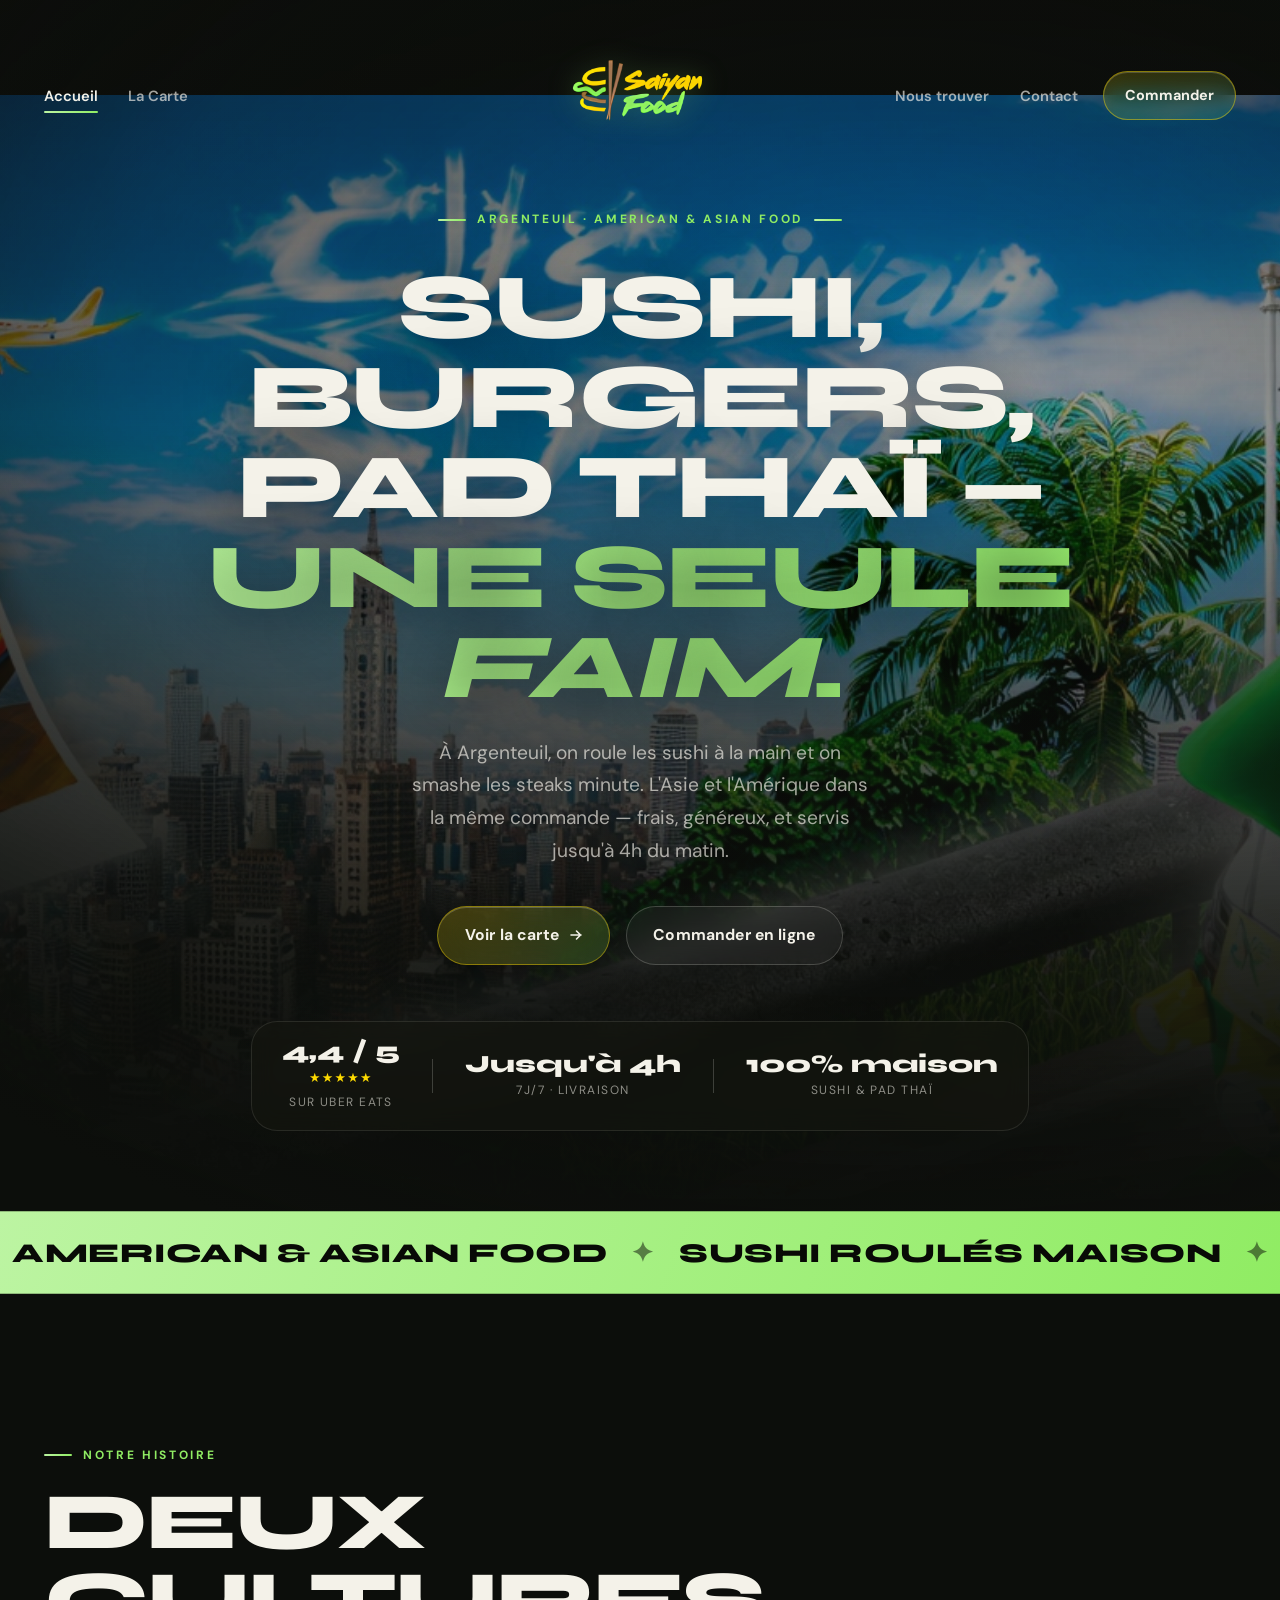
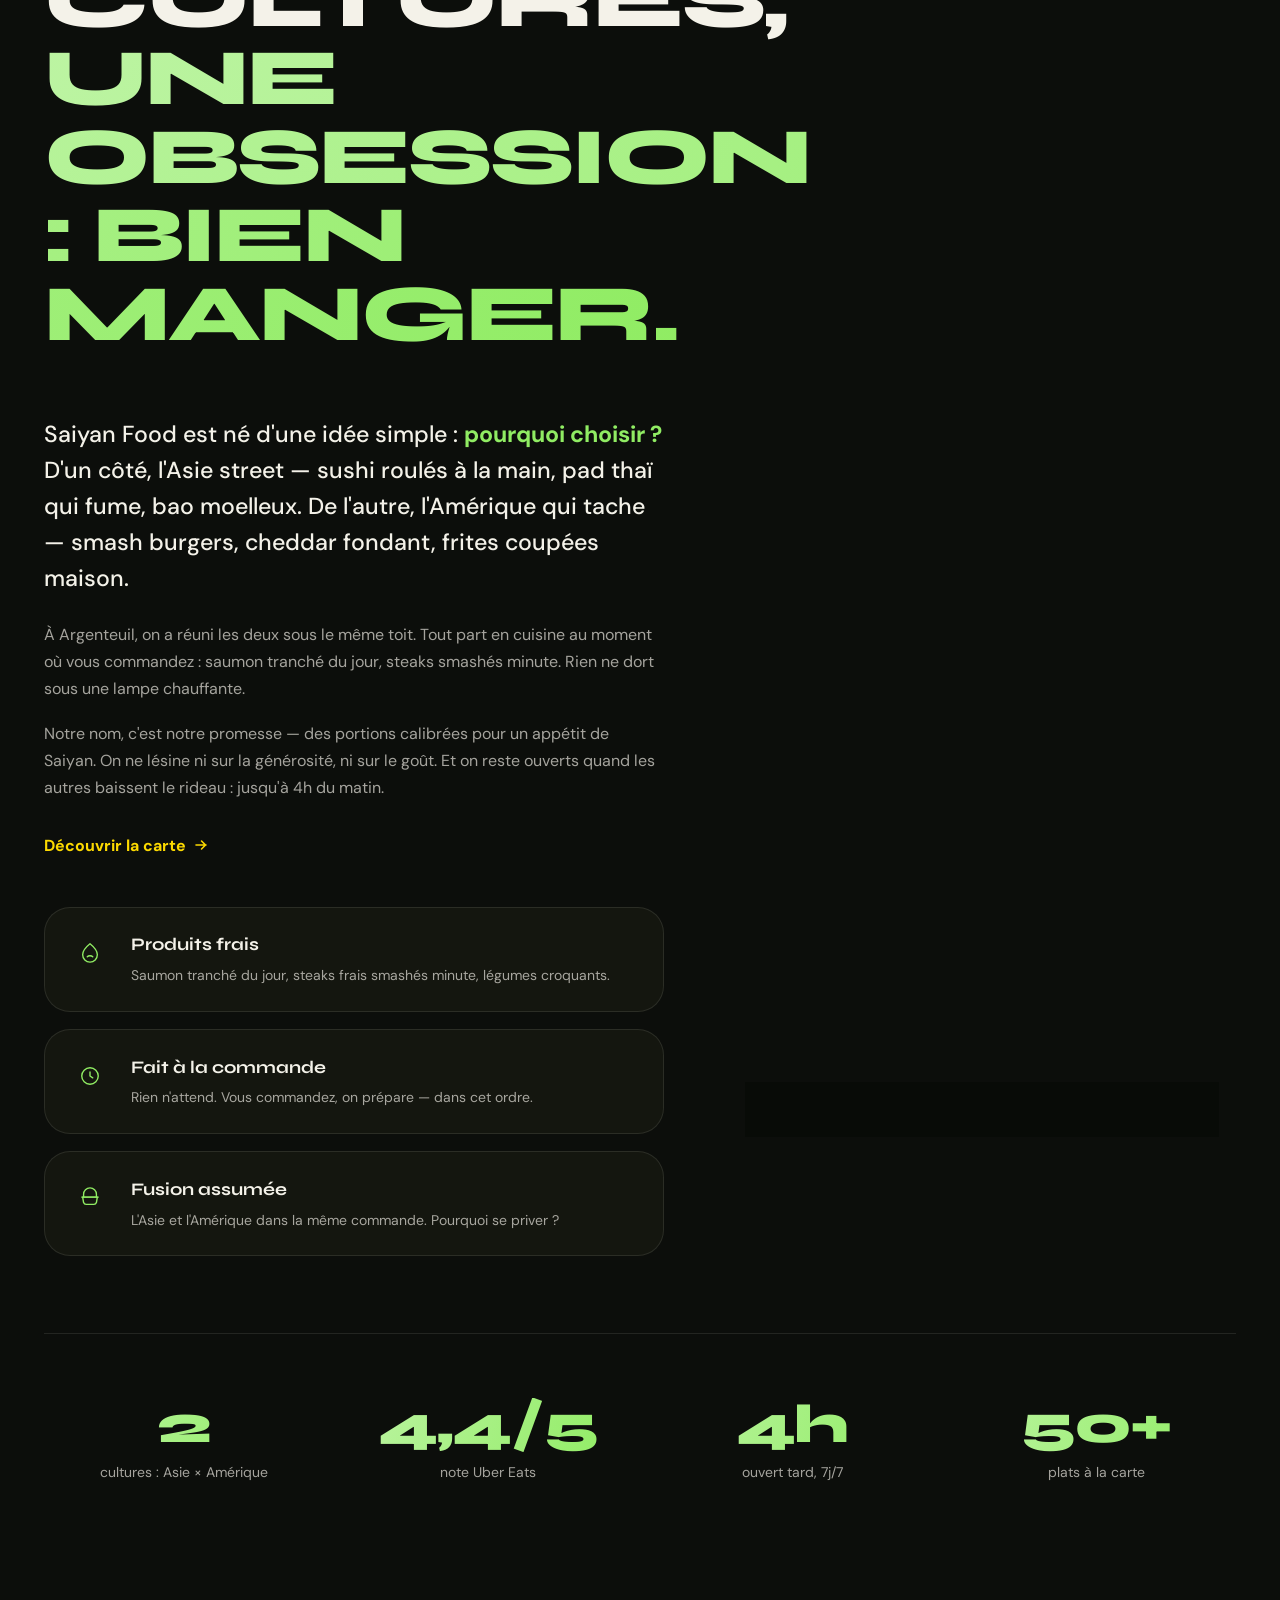
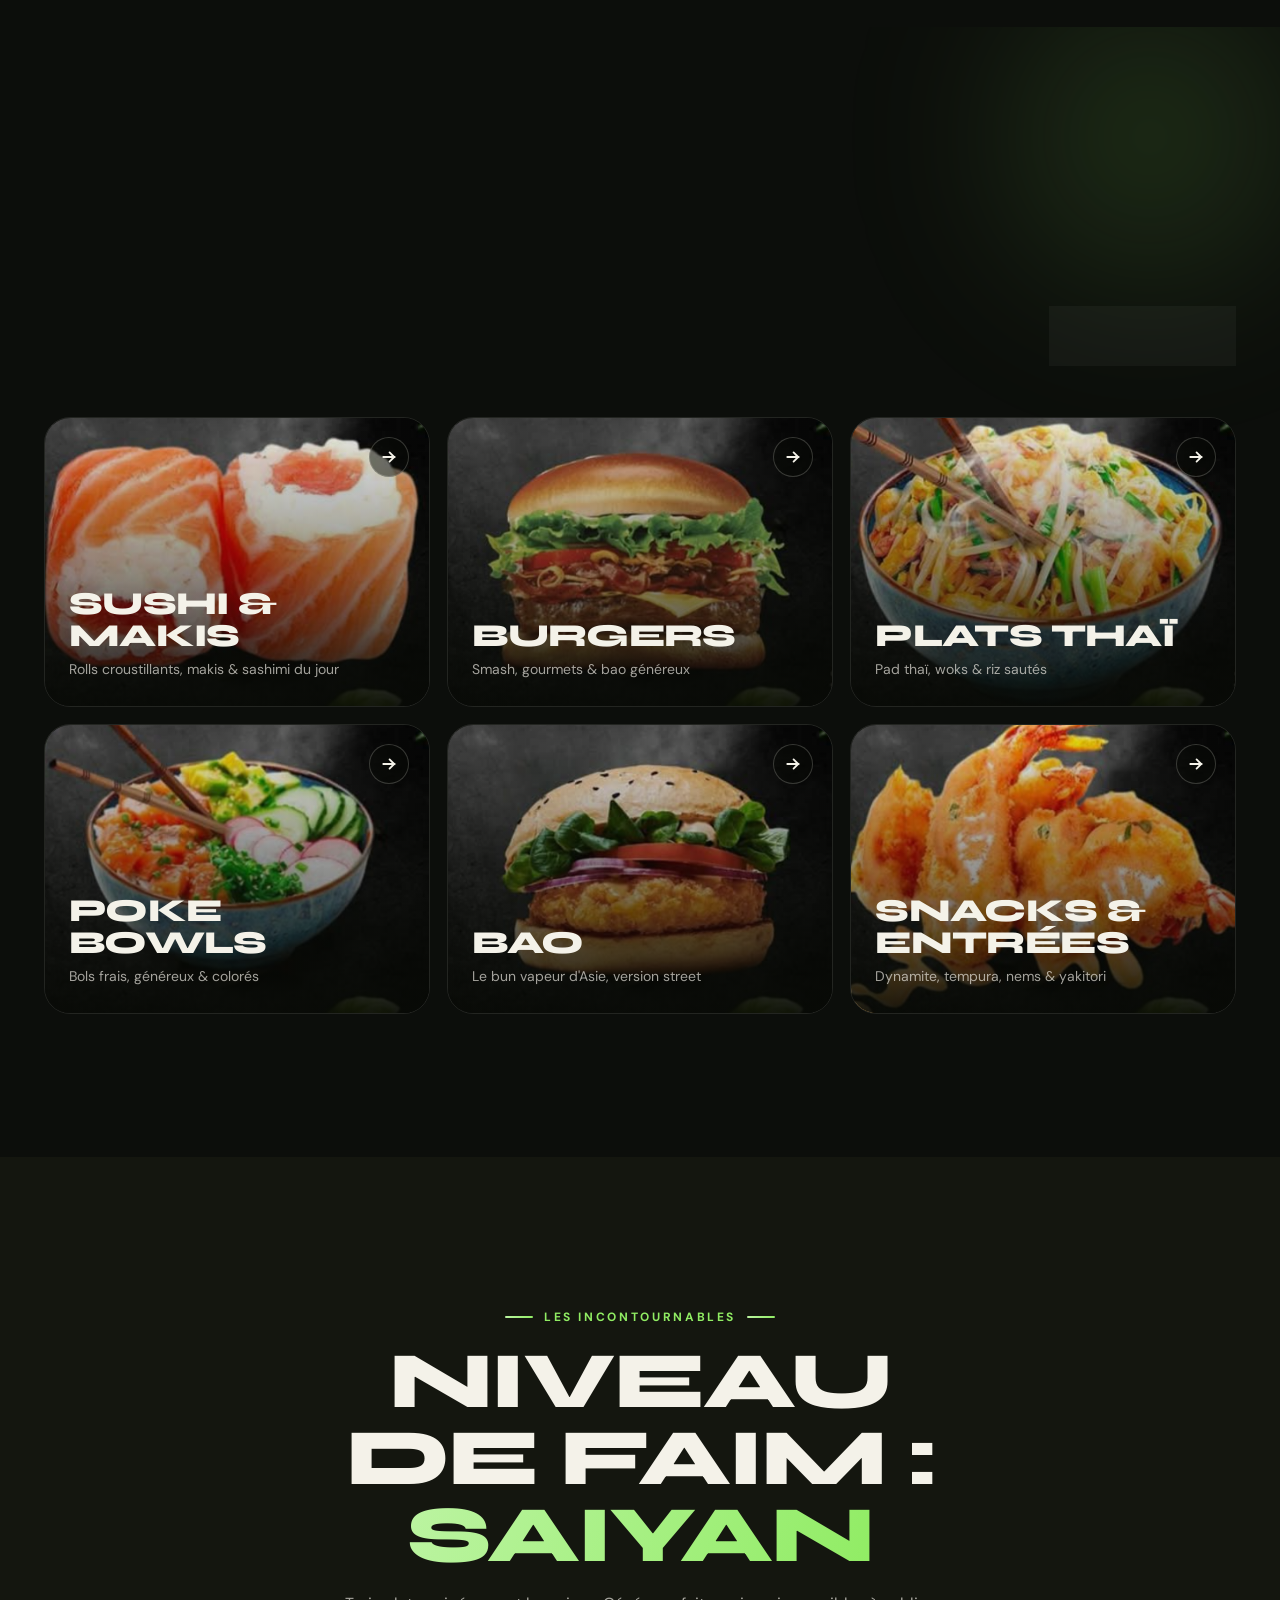
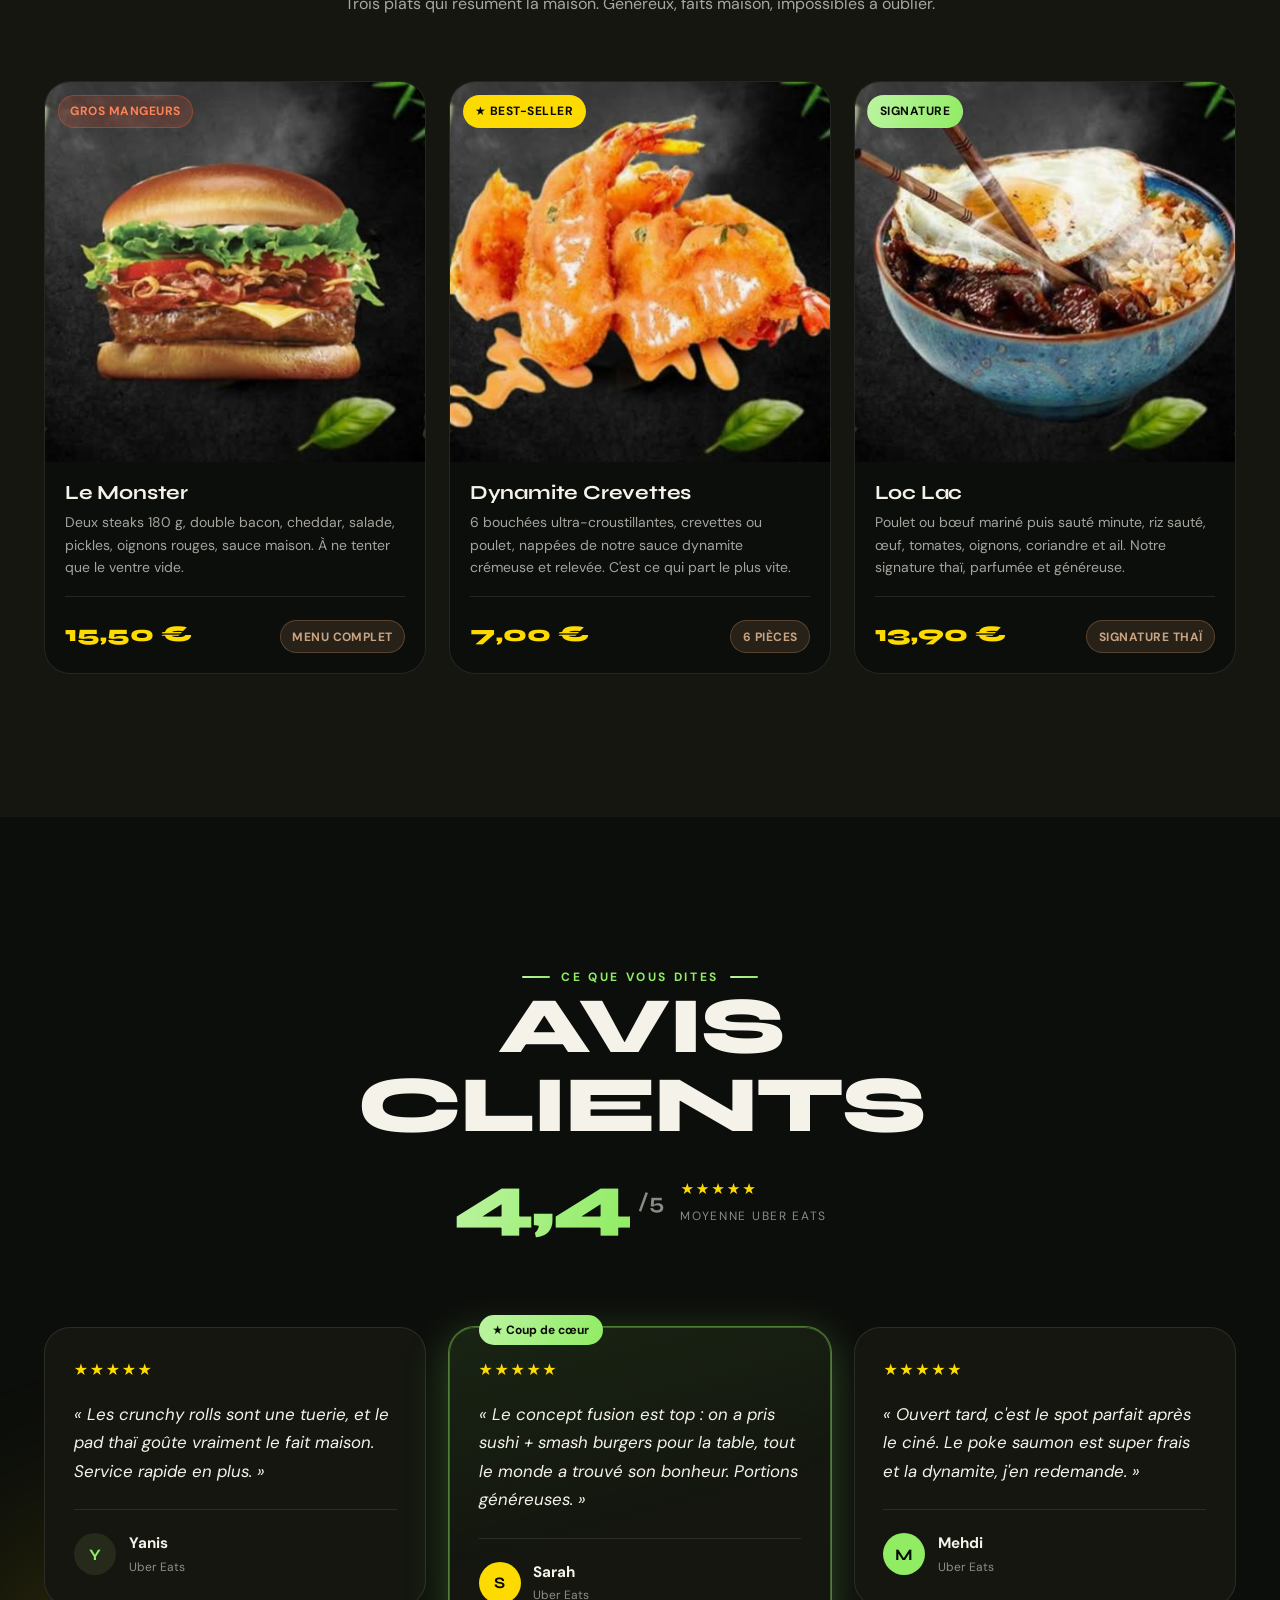
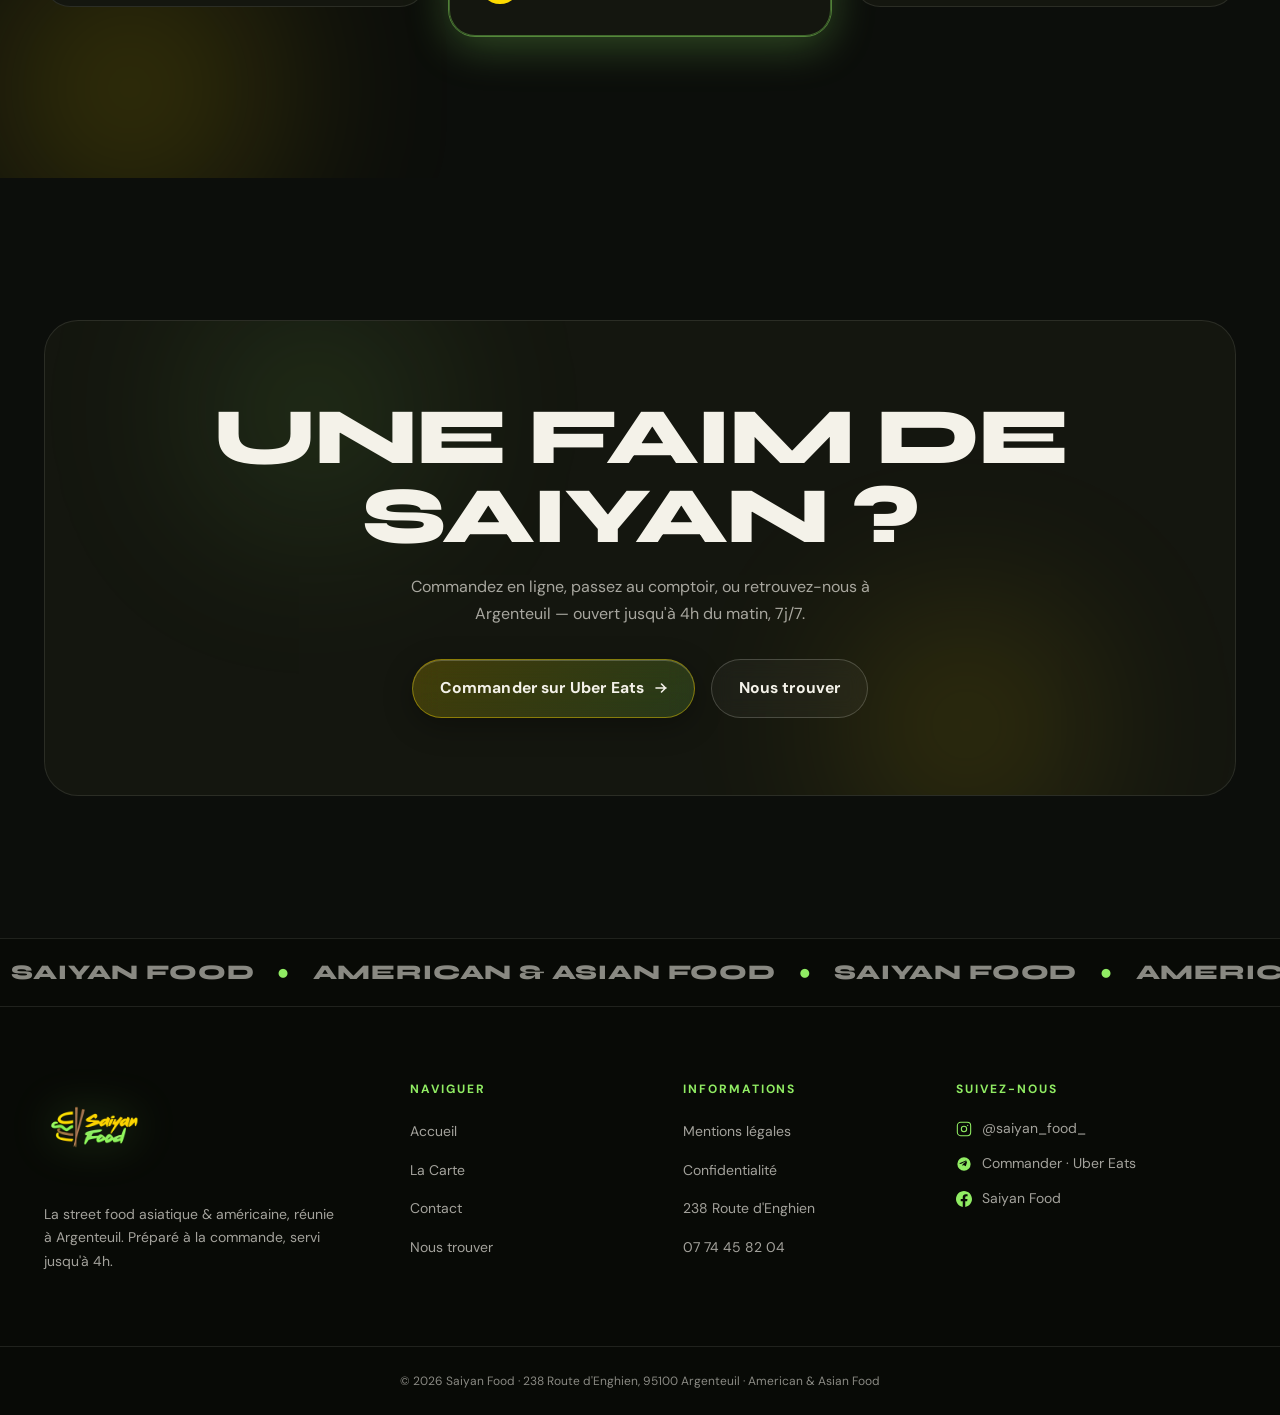
==== commit 8d5f71b7: "Description des changements" ====
--- a/public/index.html
+++ b/public/index.html
@@ -11,7 +11,7 @@
     <link rel="preconnect" href="https://fonts.gstatic.com" crossorigin />
     <link rel="preconnect" href="https://api.fontshare.com" />
     <link rel="preload" as="image" href="images/banniere-header.jpg" />
-    <link href="https://fonts.googleapis.com/css2?family=Sora:wght@400;500;600;700;800&family=DM+Sans:ital,opsz,wght@0,9..40,300;0,9..40,400;0,9..40,500;0,9..40,700&display=swap" rel="stylesheet" />
+    <link href="https://fonts.googleapis.com/css2?family=Syne:wght@400;500;600;700;800&family=DM+Sans:ital,opsz,wght@0,9..40,300;0,9..40,400;0,9..40,500;0,9..40,700&display=swap" rel="stylesheet" />
     <link rel="stylesheet" href="css/style.css" />
   </head>
   <body>
@@ -84,15 +84,15 @@
           <p class="eyebrow eyebrow--centre hero__eyebrow">Argenteuil · American &amp; Asian Food</p>
 
           <h1 class="hero__titre">
-            Sushi. Burgers.<br />
-            Pad Thaï.<br />
-            <span class="ligne-aura aura-texte">Une seule adresse.</span>
+            Sushi, burgers,<br />
+            pad thaï —<br />
+            <span class="ligne-aura aura-texte">une seule <em>faim</em>.</span>
           </h1>
 
           <p class="hero__sous-titre">
-            Le meilleur de la street food asiatique et américaine, réuni à Argenteuil.
-            Sushi roulés maison, woks, bao, smash burgers, poke bowls — préparés à la
-            commande et servis jusqu'à 4h du matin.
+            À Argenteuil, on roule les sushi à la main et on smashe les steaks minute.
+            L'Asie et l'Amérique dans la même commande — frais, généreux, et servis
+            jusqu'à 4h du matin.
           </p>
 
           <div class="hero__actions">
@@ -152,20 +152,20 @@
           <div class="histoire__grille">
             <div class="histoire__texte-bloc reveal">
               <p class="histoire__lead">
-                Saiyan Food est né d'une idée simple — <span class="acc">pourquoi choisir ?</span>
-                D'un côté la street food asiatique : sushi roulés à la main, pad thaï
-                bouillonnant, bao moelleux. De l'autre, l'Amérique gourmande : smash
-                burgers, cheddar fondant, frites maison.
+                Saiyan Food est né d'une idée simple : <span class="acc">pourquoi choisir ?</span>
+                D'un côté, l'Asie street — sushi roulés à la main, pad thaï qui fume,
+                bao moelleux. De l'autre, l'Amérique qui tache — smash burgers, cheddar
+                fondant, frites coupées maison.
               </p>
               <p class="histoire__corps">
-                À Argenteuil, on a réuni les deux mondes sous un même toit. Tout est
-                préparé à la commande, avec des produits frais — du saumon tranché du
-                jour aux steaks smashés minute. Rien ne traîne sous une lampe chauffante.
+                À Argenteuil, on a réuni les deux sous le même toit. Tout part en cuisine
+                au moment où vous commandez : saumon tranché du jour, steaks smashés
+                minute. Rien ne dort sous une lampe chauffante.
               </p>
               <p class="histoire__corps">
-                Notre nom, c'est notre promesse : des portions à la hauteur d'un appétit
+                Notre nom, c'est notre promesse — des portions calibrées pour un appétit
                 de Saiyan. On ne lésine ni sur la générosité, ni sur le goût. Et on reste
-                ouverts quand les autres ferment — jusqu'à 4h du matin.
+                ouverts quand les autres baissent le rideau : jusqu'à 4h du matin.
               </p>
               <a href="menu.html" class="histoire__lien">
                 Découvrir la carte
@@ -256,7 +256,7 @@
               <span class="cat-carte__fleche"><svg width="16" height="16" viewBox="0 0 14 14" fill="none"><path d="M2 7h10M7.5 3 11.5 7l-4 4" stroke="currentColor" stroke-width="1.6" stroke-linecap="round" stroke-linejoin="round"/></svg></span>
               <div class="cat-carte__contenu">
                 <h3 class="cat-carte__nom">Sushi &amp; Makis</h3>
-                <p class="cat-carte__desc">Rolls, makis, sashimi &amp; créations signature</p>
+                <p class="cat-carte__desc">Rolls croustillants, makis &amp; sashimi du jour</p>
               </div>
             </a>
             <a class="cat-carte reveal" style="--i:1" href="menu.html#burgers">
@@ -315,50 +315,50 @@
           </div>
 
           <div class="signatures__grille">
-            <article class="plat reveal" style="--i:0">
+            <a class="plat reveal" style="--i:0" href="https://www.ubereats.com/fr/store/saiyan-food-argenteuil/uF9flgVjThavnIv_6v8yHQ?mod=quickView&modctx=%257B%2522storeUuid%2522%253A%2522b85f5f96-0563-4e16-af9c-8bffeaff321d%2522%252C%2522sectionUuid%2522%253A%252293545f42-b383-5ffc-85f5-47e9bcd333b2%2522%252C%2522subsectionUuid%2522%253A%2522785eba69-b6e5-5083-8283-9b5eb78be7be%2522%252C%2522itemUuid%2522%253A%25222de9e69a-acff-590a-a70b-dceea2d543a7%2522%252C%2522showSeeDetailsCTA%2522%253Atrue%257D&ps=1" target="_blank" rel="noopener" aria-label="Commander Le Monster sur Uber Eats">
               <div class="plat__photo">
                 <span class="plat__puces"><span class="puce puce--epice">Gros mangeurs</span></span>
                 <img src="images/gourmet-monster.png" alt="Burger Monster : deux steaks 180g, double bacon et cheddar" loading="lazy" />
               </div>
               <div class="plat__corps">
                 <h3 class="plat__nom">Le Monster</h3>
-                <p class="plat__desc">2 steaks 180g frais, double bacon, cheddar, salade, pickles, oignons rouges, sauce maison. Uniquement pour les gros appétits.</p>
+                <p class="plat__desc">Deux steaks 180 g, double bacon, cheddar, salade, pickles, oignons rouges, sauce maison. À ne tenter que le ventre vide.</p>
                 <div class="plat__bas">
                   <span class="plat__prix">15,50 €</span>
                   <span class="puce puce--bois">Menu complet</span>
                 </div>
               </div>
-            </article>
-
-            <article class="plat reveal" style="--i:1">
+            </a>
+
+            <a class="plat reveal" style="--i:1" href="https://www.ubereats.com/fr/store/saiyan-food-argenteuil/uF9flgVjThavnIv_6v8yHQ?mod=quickView&modctx=%257B%2522storeUuid%2522%253A%2522b85f5f96-0563-4e16-af9c-8bffeaff321d%2522%252C%2522sectionUuid%2522%253A%252293545f42-b383-5ffc-85f5-47e9bcd333b2%2522%252C%2522subsectionUuid%2522%253A%2522bba3b79e-bfbb-55d0-b5c4-fb24d134871b%2522%252C%2522itemUuid%2522%253A%2522d4f508fb-5792-5170-81ac-764110a68d5b%2522%252C%2522showSeeDetailsCTA%2522%253Atrue%257D&ps=1" target="_blank" rel="noopener" aria-label="Commander la Dynamite Crevettes sur Uber Eats">
               <div class="plat__photo">
                 <span class="plat__puces"><span class="puce puce--or">★ Best-seller</span></span>
                 <img src="images/dynamite-crevettes.png" alt="Dynamite : bouchées croustillantes de crevettes, sauce dynamite" loading="lazy" />
               </div>
               <div class="plat__corps">
                 <h3 class="plat__nom">Dynamite Crevettes</h3>
-                <p class="plat__desc">6 pièces croustillantes, crevettes ou poulet, nappées de notre sauce dynamite crémeuse et relevée. Le snack qui part le plus vite.</p>
+                <p class="plat__desc">6 bouchées ultra-croustillantes, crevettes ou poulet, nappées de notre sauce dynamite crémeuse et relevée. C'est ce qui part le plus vite.</p>
                 <div class="plat__bas">
                   <span class="plat__prix">7,00 €</span>
                   <span class="puce puce--bois">6 pièces</span>
                 </div>
               </div>
-            </article>
-
-            <article class="plat reveal" style="--i:2">
+            </a>
+
+            <a class="plat reveal" style="--i:2" href="https://www.ubereats.com/fr/store/saiyan-food-argenteuil/uF9flgVjThavnIv_6v8yHQ?mod=quickView&modctx=%257B%2522storeUuid%2522%253A%2522b85f5f96-0563-4e16-af9c-8bffeaff321d%2522%252C%2522sectionUuid%2522%253A%252293545f42-b383-5ffc-85f5-47e9bcd333b2%2522%252C%2522subsectionUuid%2522%253A%25220379a62a-1156-4ddb-a09a-7e1dc45d5dfb%2522%252C%2522itemUuid%2522%253A%252239d1c738-033d-5ab4-ad81-586e62fce9a1%2522%252C%2522showSeeDetailsCTA%2522%253Atrue%257D&ps=1" target="_blank" rel="noopener" aria-label="Commander le Loc Lac sur Uber Eats">
               <div class="plat__photo">
                 <span class="plat__puces"><span class="puce puce--signature">Signature</span></span>
-                <img src="images/signature-loc-lac.png" alt="Tigre qui pleure : faux-filet de bœuf mariné, sauce thaï" loading="lazy" />
+                <img src="images/signature-loc-lac.png" alt="Loc Lac : bœuf mariné et sauté, riz sauté, œuf et coriandre" loading="lazy" />
               </div>
               <div class="plat__corps">
-                <h3 class="plat__nom">Tigre qui pleure</h3>
-                <p class="plat__desc">Faux-filet de bœuf mariné et saisi, sauce thaï maison, accompagné de riz parfumé et de haricots verts croquants.</p>
+                <h3 class="plat__nom">Loc Lac</h3>
+                <p class="plat__desc">Poulet ou bœuf mariné puis sauté minute, riz sauté, œuf, tomates, oignons, coriandre et ail. Notre signature thaï, parfumée et généreuse.</p>
                 <div class="plat__bas">
-                  <span class="plat__prix">15,50 €</span>
+                  <span class="plat__prix">13,90 €</span>
                   <span class="puce puce--bois">Signature Thaï</span>
                 </div>
               </div>
-            </article>
+            </a>
           </div>
 
         </div>
--- a/public/css/style.css
+++ b/public/css/style.css
@@ -41,7 +41,7 @@
   --aura-douce:  linear-gradient(112deg, rgba(144,236,99,0.10), rgba(144,236,99,0.22));
 
   /* — Typographie — */
-  --titre:  "Sora", "Trebuchet MS", sans-serif;
+  --titre:  "Syne", "Trebuchet MS", sans-serif;
   --corps:  "DM Sans", system-ui, -apple-system, "Segoe UI", sans-serif;
 
   /* — Échelle typographique fluide — */
@@ -97,7 +97,7 @@
   font-family: var(--corps);
   background: var(--nuit);
   color: var(--texte);
-  line-height: 1.6;
+  line-height: 1.7;
   font-weight: 400;
   overflow-x: hidden;
   -webkit-font-smoothing: antialiased;
@@ -231,42 +231,58 @@
   font-size: 0.98rem;
   letter-spacing: 0.01em;
   border-radius: var(--r-pill);
-  transition: transform var(--tr), background var(--tr), color var(--tr), border-color var(--tr);
+  transition: transform var(--tr), background var(--tr), color var(--tr), border-color var(--tr), box-shadow var(--tr);
 }
 .bouton:hover { transform: translateY(-2px); }
+.bouton:active { transform: scale(0.97); }
+
+/* Primaire : verre teinté marque (glassmorphism) — l'action qui doit ressortir */
 .bouton--primaire {
-  background: #ffffff;
-  color: #080A06;
-  border: 1px solid #080A06;
-  box-shadow: none;
+  background: linear-gradient(135deg, rgba(253, 218, 0, 0.20), rgba(144, 236, 99, 0.16));
+  color: var(--texte);
+  border: 1px solid rgba(253, 218, 0, 0.42);
+  backdrop-filter: blur(14px) saturate(160%);
+  -webkit-backdrop-filter: blur(14px) saturate(160%);
+  box-shadow: inset 0 1px 0 rgba(255, 255, 255, 0.20), 0 8px 30px rgba(0, 0, 0, 0.30);
 }
 .bouton--primaire:hover {
-  background: #f2f2f2;
-  color: #080A06;
-  box-shadow: none;
-}
+  background: linear-gradient(135deg, rgba(253, 218, 0, 0.30), rgba(144, 236, 99, 0.24));
+  border-color: var(--or);
+  box-shadow: inset 0 1px 0 rgba(255, 255, 255, 0.24), var(--lueur-or);
+}
+/* Variante verte du bouton principal */
 .bouton--vert {
-  background: #ffffff;
-  color: #080A06;
-  border: 1px solid #080A06;
-  box-shadow: none;
-}
-.bouton--vert:hover { background: #f2f2f2; color: #080A06; box-shadow: none; }
+  background: linear-gradient(135deg, rgba(144, 236, 99, 0.22), rgba(253, 218, 0, 0.14));
+  color: var(--texte);
+  border: 1px solid rgba(144, 236, 99, 0.45);
+  backdrop-filter: blur(14px) saturate(160%);
+  -webkit-backdrop-filter: blur(14px) saturate(160%);
+  box-shadow: inset 0 1px 0 rgba(255, 255, 255, 0.18), 0 8px 30px rgba(0, 0, 0, 0.30);
+}
+.bouton--vert:hover {
+  background: linear-gradient(135deg, rgba(144, 236, 99, 0.32), rgba(253, 218, 0, 0.20));
+  border-color: var(--energie);
+  box-shadow: inset 0 1px 0 rgba(255, 255, 255, 0.22), var(--lueur-vert);
+}
+/* Secondaire (fantôme) : verre neutre sombre — clairement distinct du principal */
 .bouton--fantome {
-  background: rgba(244, 242, 233, 0.03);
+  background: rgba(244, 242, 233, 0.04);
   color: var(--texte);
   border: 1px solid var(--ligne-forte);
-  backdrop-filter: blur(6px);
+  backdrop-filter: blur(10px);
+  -webkit-backdrop-filter: blur(10px);
   box-shadow: none;
 }
 .bouton--fantome:hover {
+  background: rgba(244, 242, 233, 0.08);
   border-color: var(--energie);
   color: var(--energie);
-  box-shadow: none;
 }
 .bouton__fleche {
   display: inline-flex;
-}
+  transition: transform var(--tr);
+}
+.bouton:hover .bouton__fleche { transform: translateX(3px); }
 
 /* Décor : orbes lumineux de fond */
 .orbe {
@@ -399,20 +415,21 @@
   align-items: center;
   gap: 0.5rem;
   padding: 0.7rem 1.3rem;
-  background: #ffffff;
-  color: #080A06;
+  background: linear-gradient(135deg, rgba(253, 218, 0, 0.18), rgba(144, 236, 99, 0.14));
+  color: var(--texte);
   font-weight: 700;
   font-size: 0.9rem;
   border-radius: var(--r-pill);
-  border: 1px solid #080A06;
-  box-shadow: none;
-  transition: background var(--tr), color var(--tr), border-color var(--tr);
+  border: 1px solid rgba(253, 218, 0, 0.45);
+  backdrop-filter: blur(12px) saturate(150%);
+  -webkit-backdrop-filter: blur(12px) saturate(150%);
+  box-shadow: inset 0 1px 0 rgba(255, 255, 255, 0.18);
+  transition: background var(--tr), color var(--tr), border-color var(--tr), box-shadow var(--tr);
 }
 .navbar__cta:hover {
-  background: #f2f2f2;
-  color: #080A06;
-  border-color: #080A06;
-  box-shadow: none;
+  background: linear-gradient(135deg, rgba(253, 218, 0, 0.28), rgba(144, 236, 99, 0.20));
+  border-color: var(--or);
+  box-shadow: var(--lueur-or);
 }
 
 /* Burger */
@@ -506,17 +523,20 @@
   gap: 0.5rem;
   width: 100%;
   padding: 1rem;
-  background: #ffffff;
-  color: #080A06;
+  background: linear-gradient(135deg, rgba(253, 218, 0, 0.20), rgba(144, 236, 99, 0.16));
+  color: var(--texte);
   font-weight: 700;
-  border: 1px solid #080A06;
+  border: 1px solid rgba(253, 218, 0, 0.45);
+  backdrop-filter: blur(12px) saturate(150%);
+  -webkit-backdrop-filter: blur(12px) saturate(150%);
   border-radius: var(--r-pill);
-  transition: background var(--tr), color var(--tr), border-color var(--tr);
+  box-shadow: inset 0 1px 0 rgba(255, 255, 255, 0.18);
+  transition: background var(--tr), color var(--tr), border-color var(--tr), box-shadow var(--tr);
 }
 .nav-tiroir__cta:hover {
-  background: #f2f2f2;
-  color: #080A06;
-  border-color: #080A06;
+  background: linear-gradient(135deg, rgba(253, 218, 0, 0.30), rgba(144, 236, 99, 0.24));
+  border-color: var(--or);
+  box-shadow: var(--lueur-or);
 }
 
 /* =================================================================
@@ -566,7 +586,7 @@
   display: flex;
   align-items: center;
   overflow: hidden;
-  padding-top: 8rem;
+  padding-top: clamp(9.5rem, 7rem + 7vw, 13rem);
   padding-bottom: 5rem;
 }
 .hero__bg { position: absolute; inset: 0; z-index: 0; }
@@ -584,18 +604,19 @@
     linear-gradient(180deg, rgba(12,14,11,0.55) 0%, rgba(12,14,11,0.35) 35%, rgba(12,14,11,0.85) 85%, var(--nuit) 100%);
 }
 .hero__conteneur { position: relative; z-index: 2; text-align: center; width: 100%; }
-.hero__eyebrow { margin: 0 auto 1.6rem; }
+.hero__eyebrow { margin: 0 auto 2rem; }
 .hero__titre {
   font-family: var(--titre);
   font-weight: 800;
-  font-size: var(--t-display);
-  line-height: 0.92;
+  font-size: clamp(2.7rem, 1.5rem + 5.5vw, 5.75rem);
+  line-height: 0.98;
   letter-spacing: -0.025em;
   text-transform: uppercase;
   margin-bottom: 1.5rem;
   text-shadow: 0 10px 60px rgba(0, 0, 0, 0.5);
 }
 .hero__titre .ligne-aura { display: block; }
+.hero__titre em { font-style: italic; }
 .hero__sous-titre {
   max-width: 36ch;
   margin: 0 auto 2.4rem;
@@ -661,7 +682,7 @@
 }
 .histoire__lead {
   font-size: clamp(1.15rem, 1rem + 0.6vw, 1.45rem);
-  line-height: 1.5;
+  line-height: 1.55;
   font-weight: 500;
   color: var(--texte);
   margin-bottom: 1.5rem;
@@ -803,7 +824,7 @@
   width: 100%;
   height: 100%;
   object-fit: cover;
-  transition: transform 0.8s ease;
+  transition: transform 0.4s ease;
 }
 .cat-carte::after {
   content: "";
@@ -813,7 +834,7 @@
   background: linear-gradient(180deg, rgba(8,10,6,0.05) 0%, rgba(8,10,6,0.45) 55%, rgba(8,10,6,0.92) 100%);
 }
 .cat-carte:hover { transform: translateY(-6px); border-color: var(--ligne-forte); box-shadow: var(--ombre-l); }
-.cat-carte:hover img { transform: scale(1.04); }
+.cat-carte:hover img { transform: scale(1.06); }
 .cat-carte__contenu { padding: 1.5rem; width: 100%; }
 .cat-carte__nom {
   font-family: var(--titre);
@@ -883,9 +904,9 @@
   width: 100%;
   height: 100%;
   object-fit: cover;
-  transition: transform 0.8s ease;
-}
-.plat:hover .plat__photo img { transform: scale(1.04); }
+  transition: transform 0.4s ease;
+}
+.plat:hover .plat__photo img { transform: scale(1.06); }
 .plat__puces {
   position: absolute;
   top: 0.8rem;
@@ -912,7 +933,7 @@
   margin-top: 0.5rem;
   font-size: var(--t-petit);
   color: var(--texte-doux);
-  line-height: 1.5;
+  line-height: 1.6;
   flex: 1;
 }
 .plat__bas {
@@ -994,7 +1015,7 @@
   border-radius: var(--r-pill);
 }
 .avis__etoiles { color: var(--or); letter-spacing: 0.1em; margin-bottom: 1rem; }
-.avis__texte { font-size: 1.05rem; line-height: 1.6; color: var(--texte); font-style: italic; }
+.avis__texte { font-size: 1.05rem; line-height: 1.7; color: var(--texte); font-style: italic; }
 .avis__auteur { display: flex; align-items: center; gap: 0.8rem; margin-top: 1.5rem; padding-top: 1.3rem; border-top: 1px solid var(--ligne); }
 .avis__avatar {
   display: grid;
@@ -1073,7 +1094,7 @@
   grid-template-columns: 1.4fr 1fr 1fr 1.2fr;
   gap: 2.5rem;
 }
-.footer__logo-img { height: 60px; width: auto; margin-bottom: 1.1rem; filter: drop-shadow(0 0 18px rgba(144,236,99,0.25)); }
+.footer__logo-img { height: 104px; width: auto; margin-bottom: 1.2rem; filter: drop-shadow(0 0 22px rgba(144,236,99,0.32)); }
 .footer__marque-txt { font-size: var(--t-petit); color: var(--texte-doux); max-width: 30ch; }
 .footer__col-titre {
   font-size: var(--t-mini);
@@ -1198,43 +1219,6 @@
   display: grid;
   grid-template-columns: repeat(auto-fill, minmax(255px, 1fr));
   gap: 1.3rem;
-}
-
-/* En-tête Smash Burgers */
-.smash-entete {
-  display: flex;
-  align-items: center;
-  gap: 2rem;
-  margin: 2rem 0 1.5rem;
-  padding: 1.5rem;
-  background: var(--charbon);
-  border: 1px solid var(--ligne);
-  border-radius: var(--r-l);
-  overflow: hidden;
-}
-.smash-entete__visuel {
-  flex-shrink: 0;
-  width: 160px;
-  height: 110px;
-  border-radius: var(--r-m);
-  overflow: hidden;
-}
-.smash-entete__visuel img {
-  width: 100%;
-  height: 100%;
-  object-fit: cover;
-}
-.smash-entete__texte { display: flex; flex-direction: column; gap: 0.6rem; }
-.smash-entete__desc {
-  font-size: 1.05rem;
-  font-weight: 500;
-  color: var(--texte);
-  max-width: 52ch;
-  line-height: 1.5;
-}
-@media (max-width: 620px) {
-  .smash-entete { flex-direction: column; align-items: flex-start; margin-inline: 0; }
-  .smash-entete__visuel { width: 100%; height: 140px; }
 }
 
 /* Placeholder photo (plat sans image) */
@@ -1576,9 +1560,10 @@
 .reveal {
   opacity: 0;
   transform: translateY(28px);
-  transition: opacity 0.7s var(--ease), transform 0.7s var(--ease);
-}
-.reveal.visible { opacity: 1; transform: none; }
+  filter: blur(8px);
+  transition: opacity 0.7s var(--ease), transform 0.7s var(--ease), filter 0.7s var(--ease);
+}
+.reveal.visible { opacity: 1; transform: none; filter: blur(0); }
 /* Stagger via variable --i posée en HTML */
 .reveal[style*="--i"] { transition-delay: calc(var(--i) * 80ms); }
 
@@ -1669,16 +1654,10 @@
    15. PRÉFÉRENCES DE MOUVEMENT RÉDUIT
    ================================================================= */
 @media (prefers-reduced-motion: reduce) {
-  *, *::before, *::after {
-    animation-duration: 0.001ms !important;
-    animation-iteration-count: 1 !important;
-    transition-duration: 0.001ms !important;
-    scroll-behavior: auto !important;
-  }
-  .reveal { opacity: 1; transform: none; }
-  .bandeau__piste, .footer__ticker-piste { animation: none; }
+  /* Choix démo : on conserve volontairement les animations de marque
+     (banderoles défilantes, reveal au scroll, zoom des cartes) pour que le
+     site reste vivant sur tous les postes, même ceux dont les effets
+     d'animation système sont désactivés. Seule la parallaxe du hero — le
+     seul effet potentiellement gênant — est neutralisée. */
   .hero__bg-img { transform: none !important; }
-  .bouton:hover,
-  .navbar__cta:hover,
-  .nav-tiroir__cta:hover { transform: none; }
-}
+}
